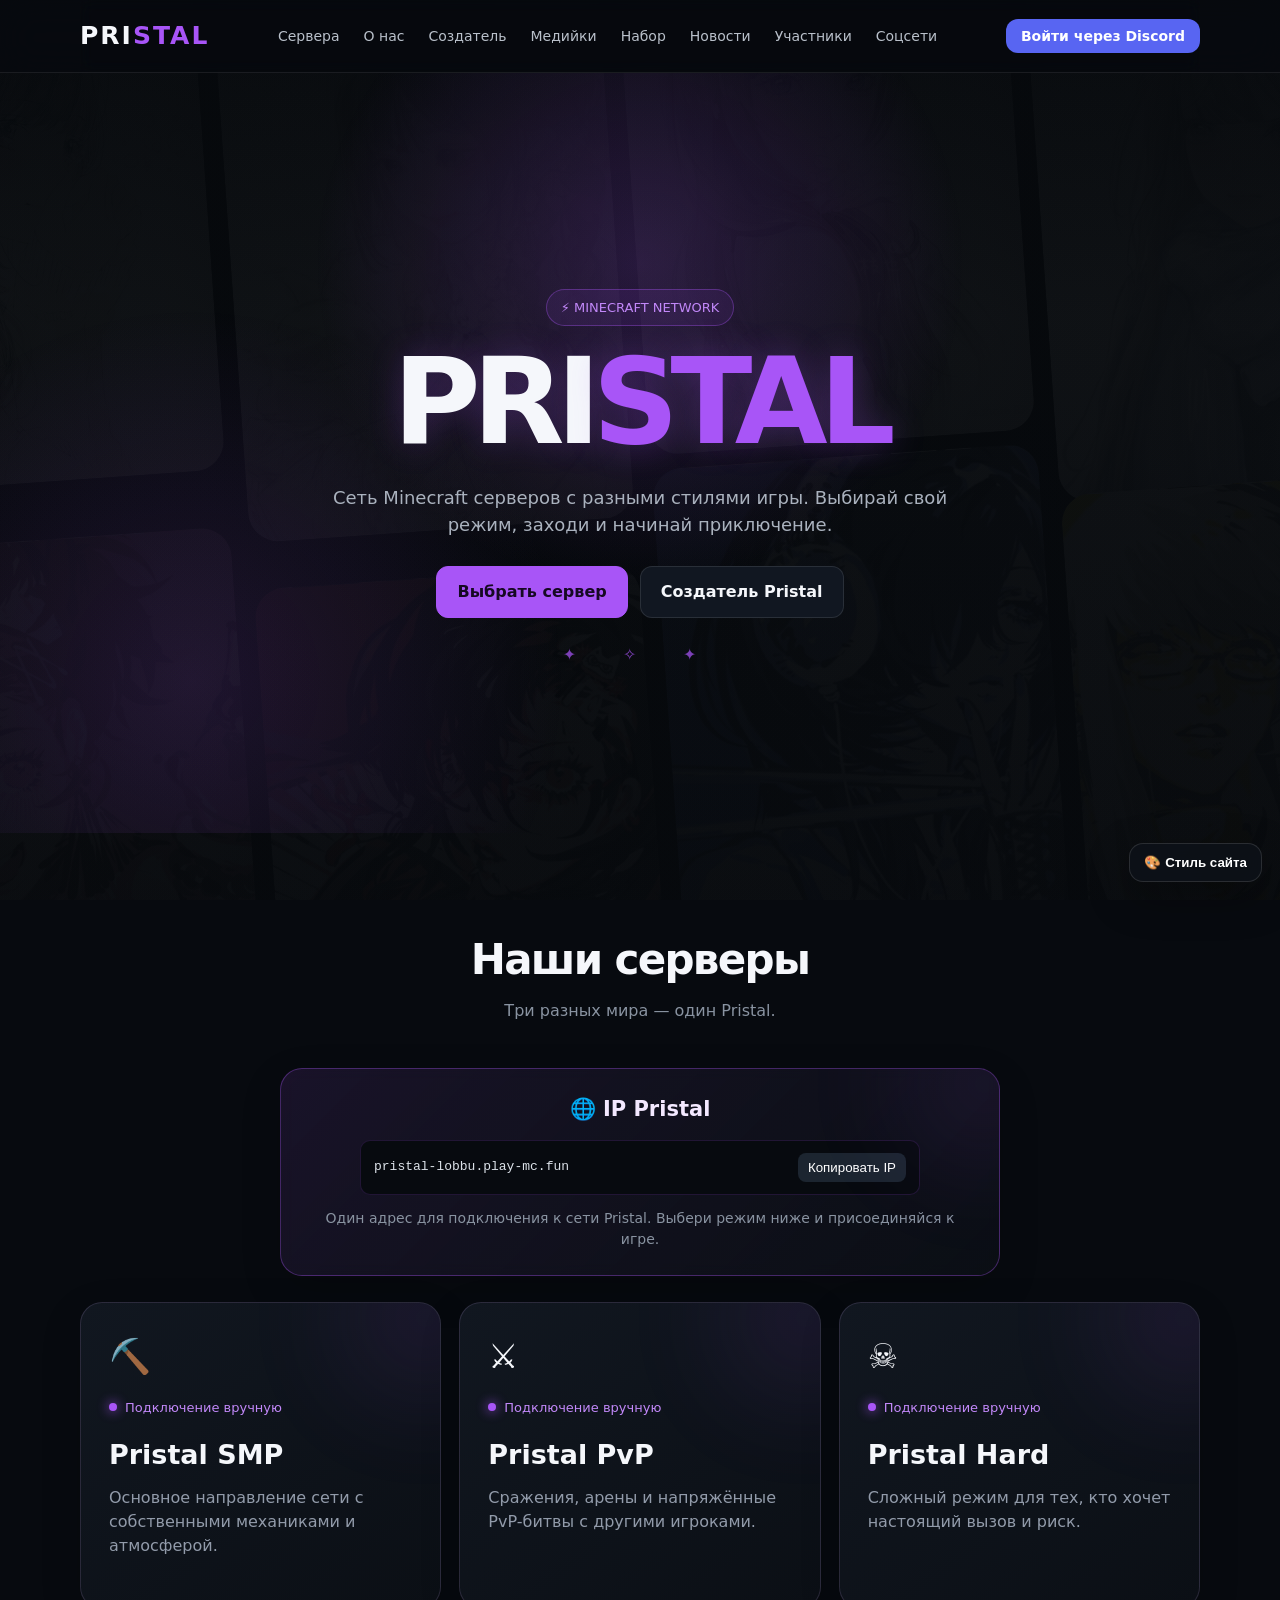
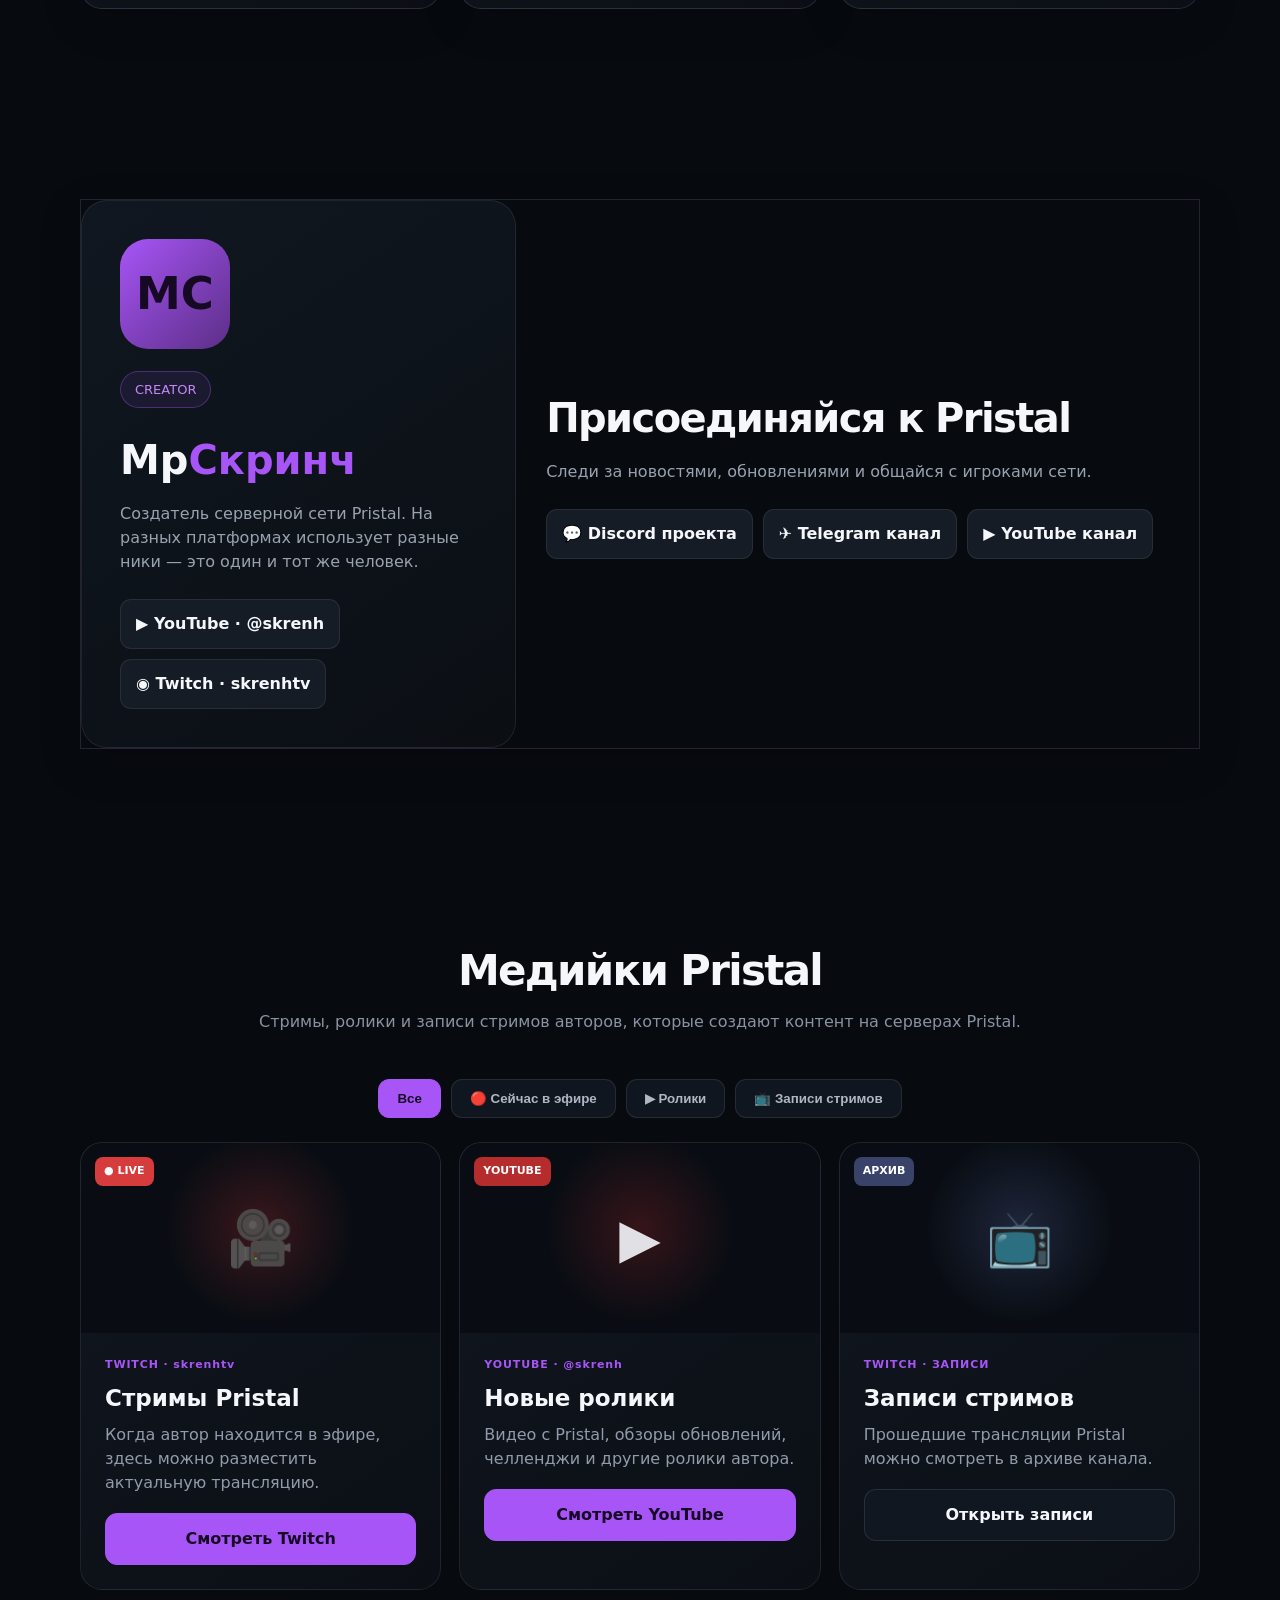
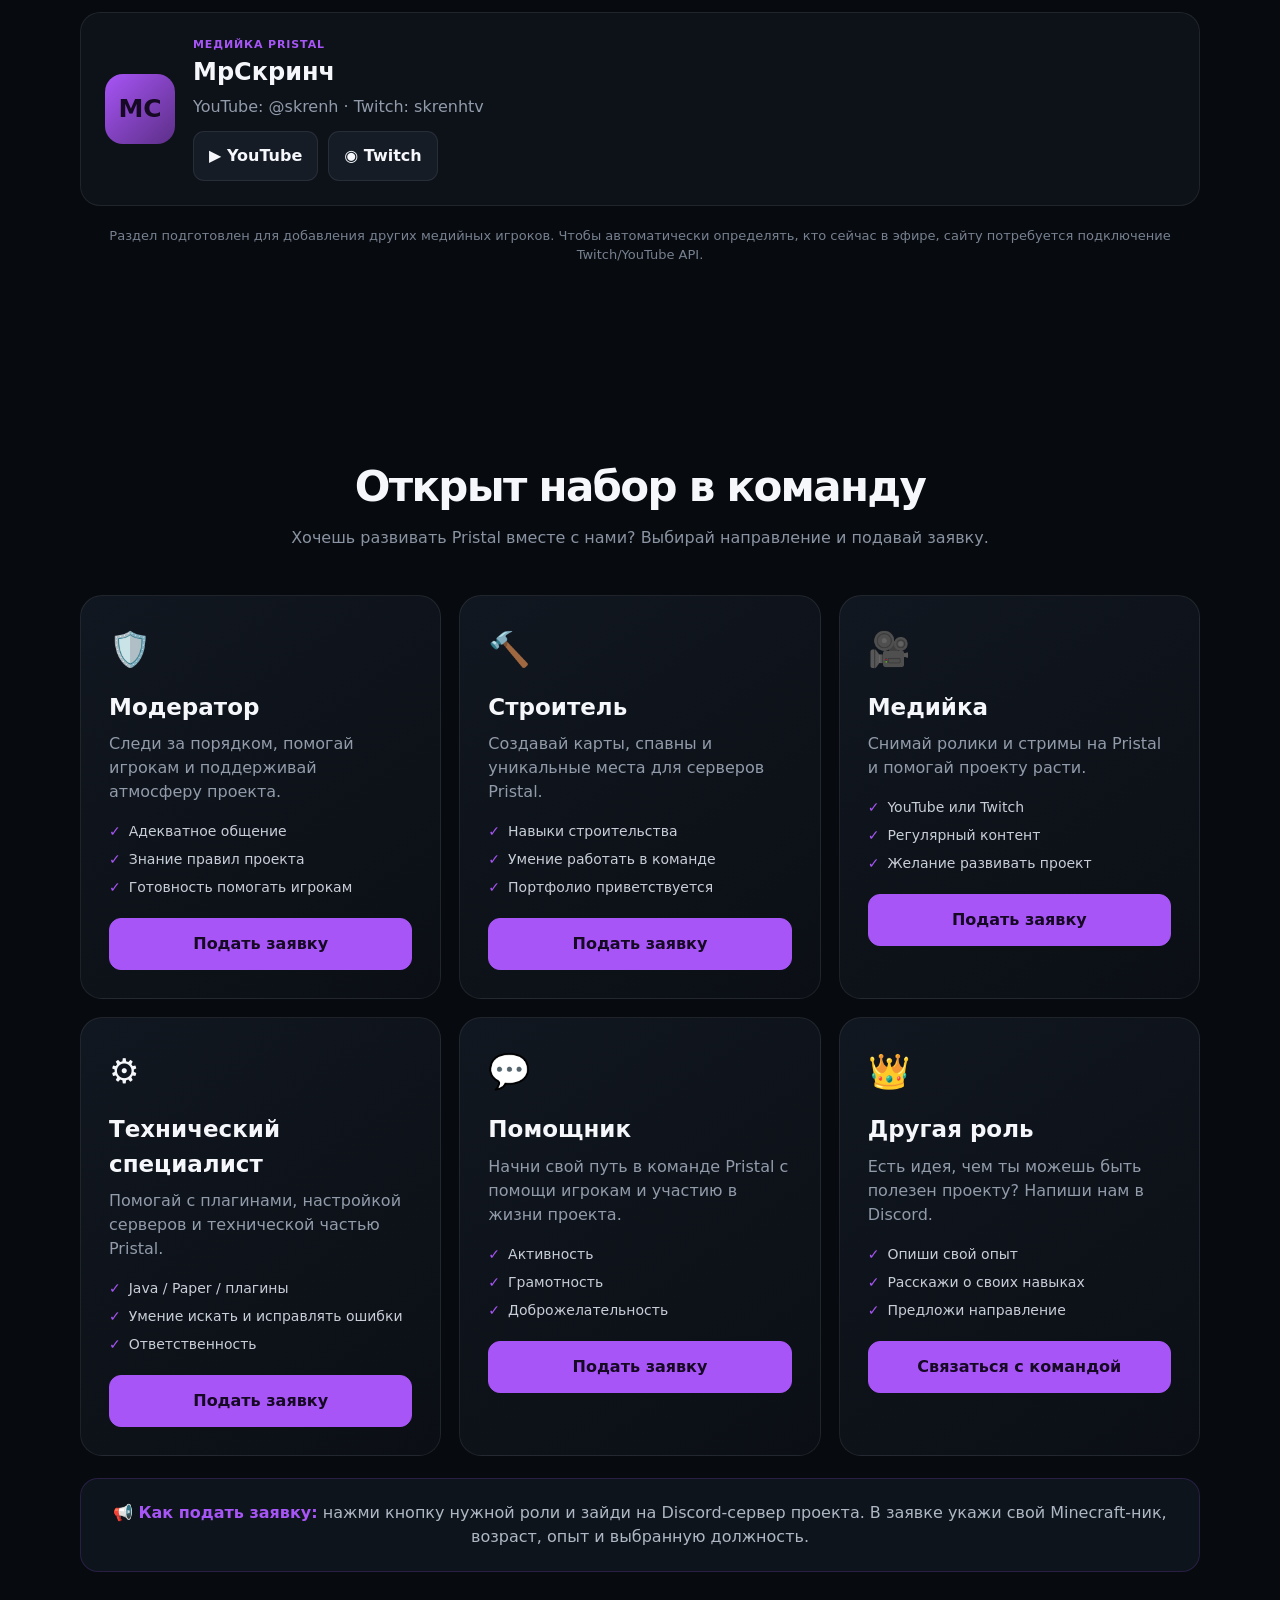
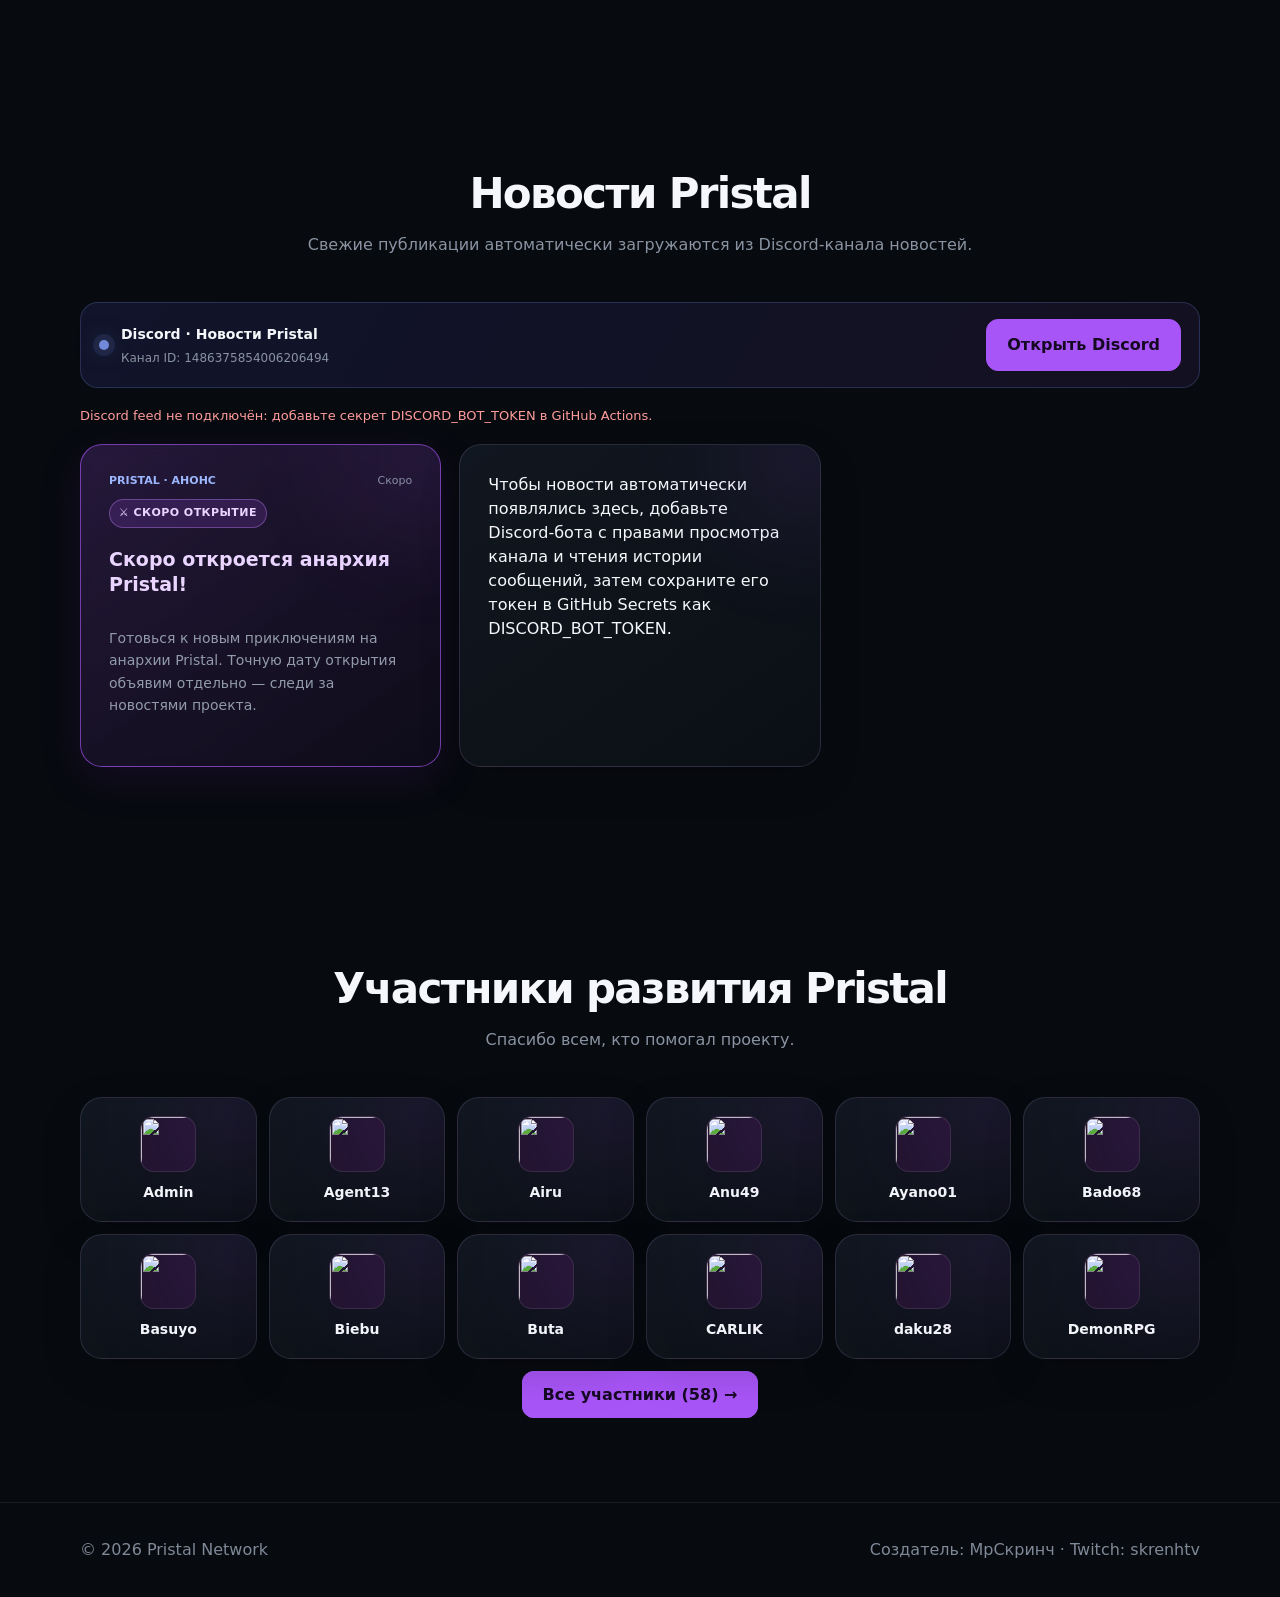
==== index.html @ 23a15589 "Add files via upload" ====
<!DOCTYPE html>
<html lang="ru">
<head>
  <meta charset="UTF-8">
  <meta name="viewport" content="width=device-width, initial-scale=1.0">
  <title>Pristal — Minecraft Network | Играй по-своему</title>
  <meta name="description" content="Pristal — Minecraft-сеть: SMP, PvP и HARD. Выбирай режим, копируй IP и присоединяйся к сообществу.">
  <meta name="theme-color" content="#a855f7">
  <meta name="robots" content="index,follow">
  <link rel="icon" href="data:image/svg+xml,%3Csvg xmlns='http://www.w3.org/2000/svg' viewBox='0 0 64 64'%3E%3Crect width='64' height='64' rx='16' fill='%23160923'/%3E%3Cpath d='M32 10l6 16 16 6-16 6-6 16-6-16-16-6 16-6z' fill='%23a855f7'/%3E%3C/svg%3E">
  <meta property="og:type" content="website">
  <meta property="og:locale" content="ru_RU">
  <meta property="og:title" content="Pristal — Minecraft Network">
  <meta property="og:description" content="Pristal — Minecraft-сеть: SMP, PvP и HARD. Выбирай режим, копируй IP и присоединяйся к сообществу.">
  <style>
    *{box-sizing:border-box;margin:0;padding:0}
    html{scroll-behavior:smooth}
    body{
      font-family:Inter,system-ui,-apple-system,BlinkMacSystemFont,"Segoe UI",sans-serif;
      color:#f5f7fb;background:#070a0f;line-height:1.5;overflow-x:hidden
    }
    body:before{
      content:"";position:fixed;inset:0;pointer-events:none;opacity:.07;
      background-image:linear-gradient(90deg,#fff 1px,transparent 1px),linear-gradient(#fff 1px,transparent 1px);
      background-size:32px 32px
    }
    a{text-decoration:none;color:inherit}
    .container{width:min(1120px,92%);margin:auto}
    header{
      position:fixed;top:0;left:0;right:0;z-index:20;
      background:rgba(7,10,15,.78);backdrop-filter:blur(16px);
      border-bottom:1px solid rgba(255,255,255,.08)
    }
    nav{height:72px;display:flex;align-items:center;justify-content:space-between;gap:24px}
    .logo{font-size:25px;font-weight:900;letter-spacing:.08em}
    .logo span{color:#a855f7}
    .navlinks{display:flex;gap:24px;color:#b9c0ca;font-size:14px}
    .navlinks a:hover{color:#fff}
    .hero{min-height:760px;display:grid;place-items:center;text-align:center;padding:130px 0 80px;
      background:radial-gradient(circle at 50% 25%,rgba(168,85,247,.20),transparent 38%),
                 radial-gradient(circle at 15% 80%,rgba(124,58,237,.16),transparent 30%)}
    .badge{display:inline-flex;padding:8px 14px;border:1px solid rgba(168,85,247,.35);
      background:rgba(168,85,247,.08);border-radius:999px;color:#d8b4fe;font-size:13px;margin-bottom:22px}
    h1{font-size:clamp(58px,11vw,120px);line-height:.9;letter-spacing:-.07em}
    h1 span{color:#a855f7;text-shadow:0 0 35px rgba(168,85,247,.25)}
    .hero p{max-width:650px;margin:28px auto;color:#aab2be;font-size:18px}
    .buttons{display:flex;justify-content:center;flex-wrap:wrap;gap:12px}
    .btn{padding:13px 20px;border-radius:12px;font-weight:800;border:1px solid rgba(255,255,255,.1);
      background:#111721;transition:.2s;cursor:pointer}
    .btn:hover{transform:translateY(-2px);border-color:#a855f7}
    .btn.primary{background:#a855f7;color:#160923;border-color:#a855f7}
    section{padding:95px 0}
    .section-title{text-align:center;margin-bottom:45px}
    .section-title h2{font-size:42px;letter-spacing:-.04em}
    .section-title p{color:#8993a1;margin-top:8px}
    .servers{display:grid;grid-template-columns:repeat(3,1fr);gap:18px}
    .card{
      position:relative;padding:28px;border-radius:22px;overflow:hidden;
      background:linear-gradient(145deg,#111720,#0b0f15);
      border:1px solid rgba(255,255,255,.08)
    }
    .card:after{content:"";position:absolute;width:150px;height:150px;right:-60px;top:-60px;
      background:#a855f7;border-radius:50%;filter:blur(60px);opacity:.12}
    .server-icon{font-size:34px;margin-bottom:16px}
    .card h3{font-size:27px}.card p{color:#929baa;margin:10px 0 22px}
    .status{display:flex;align-items:center;gap:8px;color:#c4b5fd;font-size:13px;margin-bottom:18px}
    .dot{width:8px;height:8px;border-radius:50%;background:#a855f7;box-shadow:0 0 12px #a855f7}
    .ip{display:flex;justify-content:space-between;align-items:center;gap:8px;padding:12px 13px;
      border-radius:10px;background:#070a0f;color:#dce2e9;font-family:monospace;font-size:13px}
    .network-address{max-width:720px;margin:0 auto 26px;padding:25px;text-align:center;border-color:rgba(168,85,247,.35);background:linear-gradient(135deg,rgba(168,85,247,.12),rgba(11,15,21,.96));box-shadow:0 16px 42px rgba(0,0,0,.22)}
    .network-address h3{font-size:21px;margin-bottom:14px;color:#f3e8ff}
    .network-address .ip{max-width:560px;margin:0 auto;border:1px solid rgba(168,85,247,.16)}
    .network-address p{color:#8993a1;margin:13px 0 0;font-size:14px}
    @media(max-width:700px){.network-address{padding:18px}.network-address .ip{justify-content:center}}
    .copy{border:0;background:#1c2530;color:#fff;border-radius:8px;padding:7px 10px;cursor:pointer}
    .creator{display:grid;grid-template-columns:1fr 1.5fr;gap:30px;align-items:center}
    .creator-box{padding:38px;border-radius:26px;background:linear-gradient(145deg,#101720,#0b0f14);
      border:1px solid rgba(255,255,255,.08)}
    .avatar{width:110px;height:110px;border-radius:28px;display:grid;place-items:center;font-size:45px;
      font-weight:900;background:linear-gradient(135deg,#a855f7,#8b5cf6);margin-bottom:22px;color:#160923}
    .creator h2{font-size:40px}.creator h2 span{color:#a855f7}.creator p{color:#99a2af;margin:12px 0 25px}
    .socials{display:flex;flex-wrap:wrap;gap:10px}
    .social{padding:12px 15px;border-radius:11px;background:#151c26;border:1px solid rgba(255,255,255,.08);font-weight:700}
    .social:hover{border-color:#a855f7}
    .social.youtube:hover{border-color:#ff4b4b}.social.twitch:hover{border-color:#a970ff}
    .social.telegram:hover{border-color:#31a8e0}.social.discord:hover{border-color:#7289da}


    .leader-tabs{display:flex;justify-content:center;gap:10px;flex-wrap:wrap;margin-bottom:24px}
    .leader-tab{border:1px solid rgba(255,255,255,.09);background:#10161f;color:#aeb7c3;padding:11px 18px;
      border-radius:11px;cursor:pointer;font-weight:800}
    .leader-tab.active{background:#a855f7;color:#160923;border-color:#a855f7}
    .leader-panel{display:none}.leader-panel.active{display:block}
    .leader-table-wrap{overflow-x:auto;border:1px solid rgba(255,255,255,.08);border-radius:20px;background:#0d1219}
    .leader-table{width:100%;border-collapse:collapse;min-width:600px}
    .leader-table th,.leader-table td{padding:16px 18px;text-align:left;border-bottom:1px solid rgba(255,255,255,.06)}
    .leader-table th{font-size:12px;text-transform:uppercase;letter-spacing:.08em;color:#737d8b}
    .leader-table td{color:#dce2e9}
    .leader-table tr:last-child td{border-bottom:0}
    .place{font-weight:900;width:70px}.gold{color:#ffd65a}.silver{color:#c8d0db}.bronze{color:#d99462}
    .player{font-weight:800}.stat{color:#c4b5fd;font-family:monospace}
    .leader-note{text-align:center;color:#778190;font-size:13px;margin-top:16px}

    .media-grid{display:grid;grid-template-columns:repeat(3,1fr);gap:18px}
    .media-card{overflow:hidden;border-radius:22px;background:linear-gradient(145deg,#111720,#0b0f15);border:1px solid rgba(255,255,255,.08);transition:.2s}
    .media-card:hover{transform:translateY(-3px);border-color:rgba(168,85,247,.35)}
    .media-preview{height:190px;display:grid;place-items:center;position:relative;background:radial-gradient(circle at 50% 45%,rgba(168,85,247,.18),transparent 45%),#090d13}
    .live-preview{background:radial-gradient(circle at 50% 45%,rgba(255,65,65,.2),transparent 45%),#090d13}
    .youtube-preview{background:radial-gradient(circle at 50% 45%,rgba(255,55,55,.18),transparent 45%),#090d13}
    .archive-preview{background:radial-gradient(circle at 50% 45%,rgba(114,137,218,.2),transparent 45%),#090d13}
    .media-icon{font-size:54px;opacity:.9}.live-badge,.video-badge,.archive-badge{position:absolute;top:14px;left:14px;padding:6px 9px;border-radius:8px;font-size:11px;font-weight:900;background:#191f28;color:#fff}.live-badge{background:#d63c3c}.video-badge{background:#b52c2c}.archive-badge{background:#39436a}
    .media-body{padding:24px}.media-meta{font-size:11px;letter-spacing:.08em;color:#a855f7;font-weight:900}.media-body h3{font-size:23px;margin:7px 0}.media-body p{color:#929baa;margin:8px 0 18px}.media-btn{width:100%;text-align:center;display:block}
    .media-tab{border:1px solid rgba(255,255,255,.09);background:#10161f;color:#aeb7c3;padding:11px 18px;border-radius:11px;cursor:pointer;font-weight:800}.media-tab.active{background:#a855f7;color:#160923;border-color:#a855f7}
    .media-card.hidden{display:none}.media-creators{margin-top:22px}.media-creator-card{display:flex;align-items:center;gap:18px;padding:24px;border-radius:20px;background:#0d1219;border:1px solid rgba(255,255,255,.08)}.creator-mini-avatar{width:70px;height:70px;flex:0 0 70px;border-radius:18px;display:grid;place-items:center;font-weight:900;font-size:25px;background:linear-gradient(135deg,#a855f7,#8b5cf6);color:#160923}.media-creator-card h3{font-size:24px}.media-creator-card p{color:#929baa;margin:5px 0 12px}.media-note{text-align:center;color:#778190;font-size:13px;margin-top:20px}
    @media(max-width:800px){.media-grid{grid-template-columns:1fr}.media-creator-card{align-items:flex-start}}
    .recruit-grid{display:grid;grid-template-columns:repeat(3,1fr);gap:18px}
    .recruit-card{position:relative;padding:28px;border-radius:22px;background:linear-gradient(145deg,#111720,#0b0f15);border:1px solid rgba(255,255,255,.08);overflow:hidden}
    .recruit-card:hover{border-color:rgba(168,85,247,.4);transform:translateY(-2px)}
    .recruit-icon{font-size:34px;margin-bottom:15px}
    .recruit-card h3{font-size:23px}.recruit-card p{color:#929baa;margin:8px 0 17px}
    .recruit-list{list-style:none;display:grid;gap:7px;color:#c8ced7;font-size:14px;margin-bottom:20px}
    .recruit-list li:before{content:"✓";color:#a855f7;font-weight:900;margin-right:8px}
    .recruit-apply{width:100%;text-align:center;display:block}
    .recruit-info{margin-top:22px;padding:22px;border-radius:18px;background:#0d141c;border:1px solid rgba(168,85,247,.18);text-align:center;color:#aeb7c3}
    .recruit-info strong{color:#d8b4fe}
    @media(max-width:800px){.recruit-grid{grid-template-columns:1fr}}
    .news{display:grid;grid-template-columns:repeat(3,1fr);gap:18px}
    .news .card small{color:#a855f7}.news .card h3{margin:9px 0}
    footer{border-top:1px solid rgba(255,255,255,.08);padding:35px 0;color:#7f8997}
    footer .container{display:flex;justify-content:space-between;gap:20px;flex-wrap:wrap}
    @media(max-width:800px){
      .navlinks{display:none}.servers,.news,.creator{grid-template-columns:1fr}
      .hero{min-height:680px}.creator h2{font-size:32px}
    }
.auth-message{min-height:20px;font-size:13px;color:var(--muted)}
.auth-message.ok{color:var(--green)}.auth-message.err{color:var(--red)}
@media(max-width:900px){
}

.bg-art{
  position:fixed;
  inset:0;
  z-index:-3;
  overflow:hidden;
  pointer-events:none;
  background:#070a0d;
}
.bg-art:after{
  content:"";
  position:absolute;
  inset:0;
  background:
    linear-gradient(180deg,rgba(7,10,13,.96) 0%,rgba(7,10,13,.84) 35%,rgba(7,10,13,.91) 100%),
    radial-gradient(circle at 50% 20%,rgba(168,85,247,.08),transparent 42%);
}
.bg-art-grid{
  position:absolute;
  inset:-8%;
  display:grid;
  grid-template-columns:repeat(4,1fr);
  gap:18px;
  transform:rotate(-4deg) scale(1.08);
  filter:saturate(.78) contrast(.95);
  opacity:.22;
}
.bg-art-card{
  min-height:420px;
  border-radius:28px;
  overflow:hidden;
  border:1px solid rgba(255,255,255,.05);
  box-shadow:0 25px 70px rgba(0,0,0,.35);
  background-size:cover;
  background-position:center;
}
.bg-art-card:nth-child(1){transform:translateY(0)}
.bg-art-card:nth-child(2){transform:translateY(70px)}
.bg-art-card:nth-child(3){transform:translateY(15px)}
.bg-art-card:nth-child(4){transform:translateY(85px)}
.bg-art-card:nth-child(5){transform:translateY(35px)}
.bg-art-card:nth-child(6){transform:translateY(95px)}
.bg-art-card:nth-child(7){transform:translateY(10px)}
.bg-art-card:nth-child(8){transform:translateY(60px)}
@media(max-width:900px){
  .bg-art-grid{grid-template-columns:repeat(2,1fr);gap:12px;opacity:.18}
  .bg-art-card{min-height:300px}
}
@media(max-width:620px){
  .bg-art-grid{grid-template-columns:repeat(2,1fr);transform:rotate(-3deg) scale(1.18);opacity:.12}
  .bg-art-card{min-height:250px}
}

body:before{
  content:"";
  position:fixed;
  inset:0;
  z-index:-2;
  pointer-events:none;
  background:radial-gradient(circle at 50% 0,rgba(20,8,34,.06),rgba(20,8,34,.28) 70%);
}
nav,.card,.server,.founder,.big,.ad,.table,.auth-card,.promo-card{
  backdrop-filter:blur(7px);
}

.theme-toggle{position:fixed;right:18px;bottom:18px;z-index:30}
.theme-open{border:1px solid rgba(255,255,255,.12);background:rgba(13,18,25,.88);backdrop-filter:blur(14px);color:#fff;border-radius:14px;padding:11px 14px;font-weight:900;cursor:pointer;box-shadow:0 14px 40px rgba(0,0,0,.35)}
.theme-panel{position:absolute;right:0;bottom:54px;width:min(340px,calc(100vw - 36px));padding:15px;border:1px solid rgba(255,255,255,.1);background:rgba(10,14,19,.96);backdrop-filter:blur(18px);border-radius:18px;display:none;box-shadow:0 24px 70px rgba(0,0,0,.5)}
.theme-panel.open{display:block}
.theme-title{font-size:11px;letter-spacing:.14em;text-transform:uppercase;color:#8f9cab;font-weight:1000;margin-bottom:10px}
.theme-grid{display:grid;grid-template-columns:repeat(2,1fr);gap:9px}
.theme-item{display:grid;grid-template-columns:42px 1fr;gap:10px;align-items:center;padding:9px;border-radius:12px;border:1px solid rgba(255,255,255,.07);background:#0f151b;cursor:pointer;color:#fff}
.theme-item:hover{border-color:rgba(255,255,255,.18)}
.theme-swatch{width:42px;height:42px;border-radius:10px;border:1px solid rgba(255,255,255,.12);background-size:cover;background-position:center}
.theme-item b{font-size:12px}.theme-item small{display:block;color:#758190;font-size:10px;margin-top:2px}
body[data-theme="mint"]{--green:#72f27d;--cyan:#62e6f0;--red:#ff6570;--gold:#ffd166}
body[data-theme="violet"]{--green:#b98cff;--cyan:#7bd7ff;--red:#ff75c3;--gold:#f4d35e}
body[data-theme="rose"]{--green:#ff8fb1;--cyan:#ffb4d6;--red:#ff6b7a;--gold:#ffd1dc}
body[data-theme="blue"]{--green:#78a9ff;--cyan:#6fe4ff;--red:#ff6d8e;--gold:#a9c7ff}
body[data-theme="sunset"]{--green:#ffb86b;--cyan:#ff8f70;--red:#ff5d67;--gold:#ffe08a}
body[data-theme="mono"]{--green:#e8edf2;--cyan:#b5c0cc;--red:#d4dbe2;--gold:#f4f7fa}
body[data-theme="darkpink"]{--green:#ff6ccf;--cyan:#a87cff;--red:#ff617d;--gold:#ffd2f1}
body[data-theme="ice"]{--green:#7fffd4;--cyan:#8dd9ff;--red:#8ab8ff;--gold:#ccfff2}
body[data-theme="forest"]{--green:#76d66f;--cyan:#8acb8a;--red:#e97c76;--gold:#c6de8a}

    .news-toolbar{display:flex;align-items:center;justify-content:space-between;gap:18px;flex-wrap:wrap;margin:0 0 18px;padding:16px 18px;border:1px solid rgba(114,137,218,.25);border-radius:18px;background:linear-gradient(120deg,rgba(88,101,242,.12),rgba(168,85,247,.08))}
    .news-channel-info{display:flex;align-items:center;gap:12px}.news-channel-info strong,.news-channel-info small{display:block}.news-channel-info strong{font-size:14px}.news-channel-info small{margin-top:4px;color:var(--muted);font-size:12px}
    .discord-news-pulse{width:10px;height:10px;border-radius:50%;background:#7289da;box-shadow:0 0 0 6px rgba(114,137,218,.12),0 0 22px rgba(114,137,218,.55)}
    .discord-news-status{margin:8px 0 18px;color:var(--muted);font-size:13px;min-height:18px}
    .discord-news-status.error{color:#ff9c9c}.discord-news-status.success{color:#d8b4fe}
    .news .discord-news-card{display:flex;flex-direction:column;gap:10px;min-height:205px;overflow:hidden;overflow-wrap:anywhere}
     .news .anarchy-announcement{border-color:rgba(168,85,247,.65);background:linear-gradient(145deg,rgba(124,58,237,.22),rgba(15,12,26,.95));box-shadow:0 12px 40px rgba(88,28,135,.18)} .anarchy-announcement h3{font-size:19px;color:#e9d5ff;line-height:1.35;margin:2px 0}.anarchy-announcement .anarchy-badge{display:inline-flex;align-self:flex-start;border:1px solid rgba(192,132,252,.38);background:rgba(168,85,247,.16);color:#e9d5ff;border-radius:999px;padding:5px 9px;font-size:11px;font-weight:800;letter-spacing:.04em}
    .discord-news-meta{display:flex;align-items:center;justify-content:space-between;gap:10px;color:var(--muted);font-size:11px}
    .discord-news-author{color:#9cb7ff;font-weight:800}.discord-news-content{white-space:pre-wrap;overflow-wrap:anywhere;line-height:1.6;color:#e2e8f0;font-size:14px}
    .discord-news-attachments{display:flex;flex-wrap:wrap;gap:8px;margin-top:auto}.discord-news-attachments a{font-size:12px;color:#aebeff;text-decoration:none;padding:7px 10px;border-radius:9px;background:rgba(114,137,218,.12);border:1px solid rgba(114,137,218,.2)}
    .discord-news-open{align-self:flex-start;font-size:12px;color:#d8b4fe;text-decoration:none;font-weight:800;margin-top:auto}.discord-news-open:hover{text-decoration:underline}
    .news-loading{min-height:150px}.news-skeleton{height:12px;border-radius:8px;background:linear-gradient(90deg,rgba(255,255,255,.04),rgba(255,255,255,.12),rgba(255,255,255,.04));background-size:200% 100%;animation:newsShimmer 1.5s linear infinite;margin:10px 0}.news-skeleton.short{width:58%}@keyframes newsShimmer{to{background-position:-200% 0}}
    @media(max-width:800px){.news-toolbar{align-items:flex-start}.news-toolbar .btn{width:100%;text-align:center;justify-content:center}}

</style>

<style id="pristal-polish">
:root{scroll-padding-top:90px} body{overflow-x:hidden} ::selection{background:#e9d5ff;color:#101511}
header{position:sticky;top:0;z-index:100;backdrop-filter:blur(18px);-webkit-backdrop-filter:blur(18px)}
nav a,.btn,.copy,.leader-tab,.media-tab,.theme-open,.theme-item{transition:transform .22s ease,box-shadow .22s ease,background .22s ease,border-color .22s ease}
nav a:hover,.btn:hover,.copy:hover,.theme-open:hover,.theme-item:hover{transform:translateY(-2px)}
.card,.creator,.shop-banner,.promo-card,.auth-card,.leader-panel{border:1px solid rgba(216,180,254,.15);box-shadow:0 14px 40px rgba(0,0,0,.16);transition:transform .25s ease,border-color .25s ease,box-shadow .25s ease}
.card:hover,.promo-card:hover{transform:translateY(-5px);border-color:rgba(156,255,181,.45);box-shadow:0 20px 48px rgba(0,0,0,.26)}
.hero h1{text-shadow:0 0 34px rgba(168,85,247,.24)}
.hero .container{position:relative}.hero .container:after{content:"✦  ✧  ✦";display:block;margin:25px auto 0;letter-spacing:1.3rem;color:var(--accent,#a855f7);opacity:.72;animation:floatGlow 3s ease-in-out infinite}
@keyframes floatGlow{0%,100%{transform:translateY(0);opacity:.5}50%{transform:translateY(-5px);opacity:1}}
.reveal{opacity:0;transform:translateY(18px);transition:opacity .65s ease,transform .65s ease}.reveal.visible{opacity:1;transform:none}
#pristalToast{position:fixed;left:50%;bottom:24px;transform:translate(-50%,18px);z-index:9999;padding:12px 18px;border:1px solid rgba(156,255,181,.35);border-radius:999px;background:rgba(15,24,19,.94);color:#d9ffe2;box-shadow:0 10px 36px #0006;opacity:0;pointer-events:none;transition:.25s;font-weight:700;max-width:calc(100vw - 28px);text-align:center}
#pristalToast.show{opacity:1;transform:translate(-50%,0)}
#pristalTop{position:fixed;right:20px;bottom:22px;z-index:90;width:46px;height:46px;border:1px solid rgba(156,255,181,.35);border-radius:15px;background:rgba(18,28,22,.9);color:#c9ffd5;font-size:20px;cursor:pointer;opacity:0;pointer-events:none;transform:translateY(8px);transition:.25s;backdrop-filter:blur(12px)}
#pristalTop.visible{opacity:1;pointer-events:auto;transform:none} .ip{gap:8px;flex-wrap:wrap}.ip span{overflow-wrap:anywhere}
@media(prefers-reduced-motion:reduce){*,*:before,*:after{animation:none!important;transition:none!important;scroll-behavior:auto!important}.reveal{opacity:1;transform:none}}
@media(max-width:700px){header{position:relative}.hero{padding-top:58px}.hero .container:after{letter-spacing:.7rem}#pristalTop{right:12px;bottom:12px}}
</style>


<style id="pristal-finish-css">
:root{--accent:#a855f7;--muted:#8993a1}
body[data-theme="mint"]{--accent:#72f27d}body[data-theme="violet"]{--accent:#a855f7}
body[data-theme="rose"]{--accent:#ff8fb1}body[data-theme="blue"]{--accent:#78a9ff}
body[data-theme="sunset"]{--accent:#ffb86b}body[data-theme="mono"]{--accent:#e8edf2}
body[data-theme="darkpink"]{--accent:#ff6ccf}body[data-theme="ice"]{--accent:#7fffd4}
body[data-theme="forest"]{--accent:#76d66f}
.logo span,h1 span,.creator h2 span,.media-meta,.news .card small,.recruit-info strong,.recruit-list li:before,.discord-news-open,.discord-news-content a{color:var(--accent)}
h1 span{text-shadow:0 0 35px color-mix(in srgb,var(--accent) 30%,transparent)}
.btn.primary,.media-tab.active,.leader-tab.active{background:var(--accent);border-color:var(--accent);color:#160923}
.avatar,.creator-mini-avatar{background:linear-gradient(135deg,var(--accent),color-mix(in srgb,var(--accent) 55%,#000))}
.dot{background:var(--accent);box-shadow:0 0 12px var(--accent)}
.status,.badge{color:color-mix(in srgb,var(--accent) 70%,#fff)}
.badge{border-color:color-mix(in srgb,var(--accent) 35%,transparent);background:color-mix(in srgb,var(--accent) 9%,transparent)}
.card:after{background:var(--accent)}
.btn:hover,.social:hover,.card:hover,.recruit-card:hover,.media-card:hover,.theme-item.active{border-color:var(--accent)}
.network-address{border-color:color-mix(in srgb,var(--accent) 35%,transparent);background:linear-gradient(135deg,color-mix(in srgb,var(--accent) 12%,transparent),rgba(11,15,21,.96))}
.hero{background:radial-gradient(circle at 50% 25%,color-mix(in srgb,var(--accent) 20%,transparent),transparent 38%),radial-gradient(circle at 15% 80%,color-mix(in srgb,var(--accent) 14%,transparent),transparent 30%)}
.news .anarchy-announcement{border-color:color-mix(in srgb,var(--accent) 65%,transparent);background:linear-gradient(145deg,color-mix(in srgb,var(--accent) 20%,transparent),rgba(15,12,26,.95))}
#pristalToast,body #pristalTop{border-color:color-mix(in srgb,var(--accent) 45%,transparent);color:#fff}
body #pristalTop{right:18px;bottom:76px}
.discord-news-content a{text-decoration:underline;overflow-wrap:anywhere}
.bg-art-grid.single{display:block;inset:0;transform:none;opacity:.34;filter:none}
.bg-art-grid.single .bg-art-card{width:100%;height:100%;min-height:100vh;border:0;border-radius:0;box-shadow:none;transform:none}
.people{display:grid;grid-template-columns:repeat(auto-fill,minmax(150px,1fr));gap:12px}
.person{display:flex;flex-direction:column;align-items:center;gap:10px;padding:18px 12px;text-align:center}
.person img{width:56px;height:56px;border-radius:14px;image-rendering:pixelated;background:#21132e;border:1px solid rgba(255,255,255,.1)}
.person b{font-size:14px;overflow-wrap:anywhere}
.people-empty{grid-column:1/-1;text-align:center;color:var(--muted)}
.nav-toggle{display:none;width:44px;height:44px;border:1px solid rgba(255,255,255,.12);border-radius:12px;background:rgba(13,18,25,.88);color:#fff;font-size:20px;cursor:pointer}
@media(max-width:800px){
  header{position:sticky;top:0}
  .nav-toggle{display:block}
  .navlinks{display:none;position:absolute;top:72px;left:0;right:0;flex-direction:column;gap:0;padding:6px 4% 12px;background:rgba(7,10,15,.97);border-bottom:1px solid rgba(255,255,255,.08)}
  .navlinks.open{display:flex}
  .navlinks a{padding:13px 4px;font-size:16px;border-bottom:1px solid rgba(255,255,255,.06)}
}
</style>

<style id="pristal-discord-css">
.auth{display:flex;align-items:center}
.discord-login{border:0;border-radius:12px;padding:10px 15px;background:#5865f2;color:#fff;font-family:inherit;font-size:14px;font-weight:800;line-height:1;white-space:nowrap;cursor:pointer;transition:transform .22s,background .22s}
.discord-login:hover{background:#4752c4;transform:translateY(-2px)}
.auth-chip{display:flex;align-items:center;gap:9px;padding:5px;border:1px solid rgba(255,255,255,.12);border-radius:14px;background:rgba(13,18,25,.88);font-size:14px;font-weight:800}
.auth-chip img{width:30px;height:30px;border-radius:9px;background:#21132e}
.auth-chip span{max-width:130px;overflow:hidden;text-overflow:ellipsis;white-space:nowrap}
.auth-out{border:0;border-radius:9px;padding:7px 10px;background:#1c2530;color:#c8ced7;font-family:inherit;font-size:12px;cursor:pointer}
.auth-out:hover{background:#2a3544;color:#fff}
@media(max-width:800px){.auth{margin-left:auto;margin-right:10px}.auth-chip span{display:none}.discord-login{padding:10px 12px;font-size:13px}}
</style>
</head>
<body>
<div class="bg-art" aria-hidden="true"><div class="bg-art-grid"><div class="bg-art-card" style="background-image:url('assets/backgrounds/bg1.jpg')"></div>
<div class="bg-art-card" style="background-image:url('assets/backgrounds/bg2.jpg')"></div>
<div class="bg-art-card" style="background-image:url('assets/backgrounds/bg3.jpg')"></div>
<div class="bg-art-card" style="background-image:url('assets/backgrounds/bg4.jpg')"></div>
<div class="bg-art-card" style="background-image:url('assets/backgrounds/bg5.jpg')"></div>
<div class="bg-art-card" style="background-image:url('assets/backgrounds/bg6.jpg')"></div>
<div class="bg-art-card" style="background-image:url('assets/backgrounds/bg7.jpg')"></div>
<div class="bg-art-card" style="background-image:url('assets/backgrounds/bg8.jpg')"></div></div></div>

<header>
  <div class="container">
    <nav>
      <a class="logo" href="#">PRI<span>STAL</span></a>
      <div class="navlinks">
        <a href="#servers">Сервера</a>
        <a href="about.html">О нас</a>
        <a href="#creator">Создатель</a>
        <a href="#media">Медийки</a>
        <a href="#recruitment">Набор</a>
        <a href="#news">Новости</a>
        <a href="#participants">Участники</a>
        <a href="#contacts">Соцсети</a>
      </div>
      <div class="auth" id="authBox"></div>
      <button class="nav-toggle" id="navToggle" type="button" aria-label="Меню" aria-expanded="false">☰</button></nav>
  </div>
</header>

<main>
  <section class="hero">
    <div class="container">
      <div class="badge">⚡ MINECRAFT NETWORK</div>
      <h1>PRI<span>STAL</span></h1>
      <p>Сеть Minecraft серверов с разными стилями игры. Выбирай свой режим, заходи и начинай приключение.</p>
      <div class="buttons">
        <a class="btn primary" href="#servers">Выбрать сервер</a>
        <a class="btn" href="#creator">Создатель Pristal</a>
      </div>
    </div>
  </section>

  <section id="servers">
    <div class="container">
      <div class="section-title">
        <h2>Наши серверы</h2>
        <p>Три разных мира — один Pristal.</p>
      </div>
      <div class="network-address card">
        <h3>🌐 IP Pristal</h3>
        <div class="ip"><span>pristal-lobbu.play-mc.fun</span><button class="copy" data-ip="pristal-lobbu.play-mc.fun" type="button">Копировать IP</button></div>
        <p>Один адрес для подключения к сети Pristal. Выбери режим ниже и присоединяйся к игре.</p>
      </div>
      <div class="servers">
        <article class="card">
          <div class="server-icon">⛏️</div>
          <div class="status"><span class="dot"></span> Подключение вручную</div>
          <h3>Pristal SMP</h3>
          <p>Основное направление сети с собственными механиками и атмосферой.</p>
        </article>
        <article class="card">
          <div class="server-icon">⚔️</div>
          <div class="status"><span class="dot"></span> Подключение вручную</div>
          <h3>Pristal PvP</h3>
          <p>Сражения, арены и напряжённые PvP-битвы с другими игроками.</p>
        </article>
        <article class="card">
          <div class="server-icon">☠️</div>
          <div class="status"><span class="dot"></span> Подключение вручную</div>
          <h3>Pristal Hard</h3>
          <p>Сложный режим для тех, кто хочет настоящий вызов и риск.</p>
        </article>
      </div>
    </div>
  </section>

  <section id="creator">
    <div class="container">
      <div class="creator">
        <div class="creator-box">
          <div class="avatar">МС</div>
          <div class="badge">CREATOR</div>
          <h2>Мр<span>Скринч</span></h2>
          <p>Создатель серверной сети Pristal. На разных платформах использует разные ники — это один и тот же человек.</p>
          <div class="socials">
            <a class="social youtube" href="https://youtube.com/@skrenh" target="_blank" rel="noopener">▶ YouTube · @skrenh</a>
            <a class="social twitch" href="https://www.twitch.tv/skrenhtv" target="_blank" rel="noopener">◉ Twitch · skrenhtv</a>
          </div>
        </div>
        <div>
          <div class="section-title" style="text-align:left;margin-bottom:18px">
            <h2>Присоединяйся к Pristal</h2>
            <p>Следи за новостями, обновлениями и общайся с игроками сети.</p>
          </div>
          <div class="socials" id="contacts">
            <a class="social discord" href="https://discord.gg/AFW8sKsUG" target="_blank" rel="noopener">💬 Discord проекта</a>
            <a class="social telegram" href="https://t.me/pristalservers" target="_blank" rel="noopener">✈ Telegram канал</a>
            <a class="social youtube" href="https://youtube.com/@pristalyt" target="_blank" rel="noopener">▶ YouTube канал</a>
          </div>
        </div>
      </div>
    </div>
  </section>

<section id="media">
    <div class="container">
      <div class="section-title">
        <h2>Медийки Pristal</h2>
        <p>Стримы, ролики и записи стримов авторов, которые создают контент на серверах Pristal.</p>
      </div>

      <div class="media-tabs" style="display:flex;justify-content:center;gap:10px;flex-wrap:wrap;margin-bottom:24px">
        <button class="media-tab active" data-media="all">Все</button>
        <button class="media-tab" data-media="live">🔴 Сейчас в эфире</button>
        <button class="media-tab" data-media="videos">▶ Ролики</button>
        <button class="media-tab" data-media="streams">📺 Записи стримов</button>
      </div>

      <div class="media-grid">
        <article class="media-card" data-type="live">
          <div class="media-preview live-preview">
            <span class="live-badge">● LIVE</span>
            <div class="media-icon">🎥</div>
          </div>
          <div class="media-body">
            <div class="media-meta">TWITCH · skrenhtv</div>
            <h3>Стримы Pristal</h3>
            <p>Когда автор находится в эфире, здесь можно разместить актуальную трансляцию.</p>
            <a class="btn primary media-btn" href="https://www.twitch.tv/skrenhtv" target="_blank" rel="noopener">Смотреть Twitch</a>
          </div>
        </article>

        <article class="media-card" data-type="videos">
          <div class="media-preview youtube-preview">
            <span class="video-badge">YOUTUBE</span>
            <div class="media-icon">▶</div>
          </div>
          <div class="media-body">
            <div class="media-meta">YOUTUBE · @skrenh</div>
            <h3>Новые ролики</h3>
            <p>Видео с Pristal, обзоры обновлений, челленджи и другие ролики автора.</p>
            <a class="btn primary media-btn" href="https://youtube.com/@skrenh" target="_blank" rel="noopener">Смотреть YouTube</a>
          </div>
        </article>

        <article class="media-card" data-type="streams">
          <div class="media-preview archive-preview">
            <span class="archive-badge">АРХИВ</span>
            <div class="media-icon">📺</div>
          </div>
          <div class="media-body">
            <div class="media-meta">TWITCH · ЗАПИСИ</div>
            <h3>Записи стримов</h3>
            <p>Прошедшие трансляции Pristal можно смотреть в архиве канала.</p>
            <a class="btn media-btn" href="https://www.twitch.tv/skrenhtv/videos" target="_blank" rel="noopener">Открыть записи</a>
          </div>
        </article>
      </div>

      <div class="media-creators">
        <div class="media-creator-card">
          <div class="creator-mini-avatar">МС</div>
          <div>
            <div class="media-meta">МЕДИЙКА PRISTAL</div>
            <h3>МрСкринч</h3>
            <p>YouTube: @skrenh · Twitch: skrenhtv</p>
            <div class="socials">
              <a class="social youtube" href="https://youtube.com/@skrenh" target="_blank" rel="noopener">▶ YouTube</a>
              <a class="social twitch" href="https://www.twitch.tv/skrenhtv" target="_blank" rel="noopener">◉ Twitch</a>
            </div>
          </div>
        </div>
      </div>

      <p class="media-note">Раздел подготовлен для добавления других медийных игроков. Чтобы автоматически определять, кто сейчас в эфире, сайту потребуется подключение Twitch/YouTube API.</p>
    </div>
  </section>

  <section id="recruitment">
    <div class="container">
      <div class="section-title">
        <h2>Открыт набор в команду</h2>
        <p>Хочешь развивать Pristal вместе с нами? Выбирай направление и подавай заявку.</p>
      </div>

      <div class="recruit-grid">
        <article class="recruit-card">
          <div class="recruit-icon">🛡️</div>
          <h3>Модератор</h3>
          <p>Следи за порядком, помогай игрокам и поддерживай атмосферу проекта.</p>
          <ul class="recruit-list">
            <li>Адекватное общение</li>
            <li>Знание правил проекта</li>
            <li>Готовность помогать игрокам</li>
          </ul>
          <a class="btn primary recruit-apply" href="https://discord.gg/AFW8sKsUG" target="_blank" rel="noopener">Подать заявку</a>
        </article>

        <article class="recruit-card">
          <div class="recruit-icon">🔨</div>
          <h3>Строитель</h3>
          <p>Создавай карты, спавны и уникальные места для серверов Pristal.</p>
          <ul class="recruit-list">
            <li>Навыки строительства</li>
            <li>Умение работать в команде</li>
            <li>Портфолио приветствуется</li>
          </ul>
          <a class="btn primary recruit-apply" href="https://discord.gg/AFW8sKsUG" target="_blank" rel="noopener">Подать заявку</a>
        </article>

        <article class="recruit-card">
          <div class="recruit-icon">🎥</div>
          <h3>Медийка</h3>
          <p>Снимай ролики и стримы на Pristal и помогай проекту расти.</p>
          <ul class="recruit-list">
            <li>YouTube или Twitch</li>
            <li>Регулярный контент</li>
            <li>Желание развивать проект</li>
          </ul>
          <a class="btn primary recruit-apply" href="https://discord.gg/AFW8sKsUG" target="_blank" rel="noopener">Подать заявку</a>
        </article>

        <article class="recruit-card">
          <div class="recruit-icon">⚙️</div>
          <h3>Технический специалист</h3>
          <p>Помогай с плагинами, настройкой серверов и технической частью Pristal.</p>
          <ul class="recruit-list">
            <li>Java / Paper / плагины</li>
            <li>Умение искать и исправлять ошибки</li>
            <li>Ответственность</li>
          </ul>
          <a class="btn primary recruit-apply" href="https://discord.gg/AFW8sKsUG" target="_blank" rel="noopener">Подать заявку</a>
        </article>

        <article class="recruit-card">
          <div class="recruit-icon">💬</div>
          <h3>Помощник</h3>
          <p>Начни свой путь в команде Pristal с помощи игрокам и участию в жизни проекта.</p>
          <ul class="recruit-list">
            <li>Активность</li>
            <li>Грамотность</li>
            <li>Доброжелательность</li>
          </ul>
          <a class="btn primary recruit-apply" href="https://discord.gg/AFW8sKsUG" target="_blank" rel="noopener">Подать заявку</a>
        </article>

        <article class="recruit-card">
          <div class="recruit-icon">👑</div>
          <h3>Другая роль</h3>
          <p>Есть идея, чем ты можешь быть полезен проекту? Напиши нам в Discord.</p>
          <ul class="recruit-list">
            <li>Опиши свой опыт</li>
            <li>Расскажи о своих навыках</li>
            <li>Предложи направление</li>
          </ul>
          <a class="btn primary recruit-apply" href="https://discord.gg/AFW8sKsUG" target="_blank" rel="noopener">Связаться с командой</a>
        </article>
      </div>

      <div class="recruit-info">
        📢 <strong>Как подать заявку:</strong> нажми кнопку нужной роли и зайди на Discord-сервер проекта.
        В заявке укажи свой Minecraft-ник, возраст, опыт и выбранную должность.
      </div>
    </div>
  </section>

  <section id="news">
    <div class="container">
      <div class="section-title">
        <h2>Новости Pristal</h2>
        <p>Свежие публикации автоматически загружаются из Discord-канала новостей.</p>
      </div>
      <div class="news-toolbar">
        <div class="news-channel-info">
          <span class="discord-news-pulse" aria-hidden="true"></span>
          <span><strong>Discord · Новости Pristal</strong><small>Канал ID: 1486375854006206494</small></span>
        </div>
        <a class="btn primary" id="discordNewsChannelLink" href="https://discord.gg/AFW8sKsUG" target="_blank" rel="noopener">Открыть Discord</a>
      </div>
      <div id="discordNewsStatus" class="discord-news-status" role="status" aria-live="polite">Загружаем новости из Discord…</div>
      <div class="news" id="discordNewsList">
        <article class="card news-loading"><div class="news-skeleton"></div><div class="news-skeleton short"></div><div class="news-skeleton"></div></article>
        <article class="card news-loading"><div class="news-skeleton"></div><div class="news-skeleton short"></div><div class="news-skeleton"></div></article>
        <article class="card news-loading"><div class="news-skeleton"></div><div class="news-skeleton short"></div><div class="news-skeleton"></div></article>
      </div>
    </div>
  </section>

  <section id="participants">
    <div class="container">
      <div class="section-title">
        <h2>Участники развития Pristal</h2>
        <p>Спасибо всем, кто помогал проекту.</p>
      </div>
      <div class="people" id="peopleList"><div class="card people-empty">Загружаем участников…</div></div>
      <div style="text-align:center;margin-top:24px"><a class="btn primary" id="peopleAll" href="participants.html">Все участники →</a></div>
    </div>
  </section>
</main>

<footer>
  <div class="container">
    <span>© 2026 Pristal Network</span>
    <span>Создатель: МрСкринч · Twitch: skrenhtv</span>
  </div>
</footer>

<script>
document.addEventListener("DOMContentLoaded",()=>{
document.querySelectorAll(".media-tab").forEach(tab=>{
    tab.addEventListener("click",()=>{
      document.querySelectorAll(".media-tab").forEach(t=>t.classList.remove("active"));
      tab.classList.add("active");
      const type=tab.dataset.media;
      document.querySelectorAll(".media-card").forEach(card=>{
        card.classList.toggle("hidden", type!=="all" && card.dataset.type!==type);
      });
    });
  });

  document.querySelectorAll(".leader-tab").forEach(tab=>{
    tab.addEventListener("click",()=>{
      document.querySelectorAll(".leader-tab").forEach(t=>t.classList.remove("active"));
      document.querySelectorAll(".leader-panel").forEach(p=>p.classList.remove("active"));
      tab.classList.add("active");
      document.getElementById("leader-"+tab.dataset.panel).classList.add("active");
    });
  });
  document.querySelectorAll(".copy").forEach(btn=>{
    btn.addEventListener("click", async ()=>{
      const ip=btn.dataset.ip;
      try{
        await navigator.clipboard.writeText(ip);
        const old=btn.textContent; btn.textContent="Скопировано!";
        setTimeout(()=>btn.textContent=old,1200);
      }catch(e){ alert("IP: "+ip); }
    });
  });

const themePanel=document.getElementById("themePanel");
const themeOpen=document.getElementById("themeOpen");
if(themeOpen){
  themeOpen.addEventListener("click",()=>themePanel.classList.toggle("open"));
}
const safeGet=k=>{try{return localStorage.getItem(k)}catch(e){return null}};
const storedTheme=safeGet("pristalTheme")||"violet";
const storedBg=safeGet("pristalBg")||"all";
applyTheme(storedTheme,storedBg);

function applyTheme(theme,bg){
  document.body.dataset.theme=theme;
  const grid=document.querySelector(".bg-art-grid");
  if(grid){
    const single=bg!=="all";
    grid.classList.toggle("single",single);
    grid.querySelectorAll(".bg-art-card").forEach((c,i)=>{c.style.display=(!single||String(i+1)===String(bg))?"block":"none";c.style.transform="";});
  }
  document.querySelectorAll(".theme-item").forEach(b=>b.classList.toggle("active",b.dataset.theme===theme));
  try{localStorage.setItem("pristalTheme",theme);localStorage.setItem("pristalBg",bg);}catch(e){}
}
document.querySelectorAll(".theme-item").forEach(item=>{
  item.addEventListener("click",()=>{
    applyTheme(item.dataset.theme,item.dataset.bg);
    themePanel.classList.remove("open");
  });
});
document.addEventListener("click",(e)=>{
  if(themePanel && themeOpen && !themePanel.contains(e.target) && e.target!==themeOpen){
    themePanel.classList.remove("open");
  }
});
});
</script>
<div class="theme-toggle">
  <button class="theme-open" id="themeOpen">🎨 Стиль сайта</button>
  <div class="theme-panel" id="themePanel">
    <div class="theme-title">Выбери стиль</div>
    <div class="theme-grid">
      <button class="theme-item" data-theme="mint" data-bg="1"><span class="theme-swatch" style="background-image:url('assets/backgrounds/bg1.jpg')"></span><span><b>Mint Anime</b><small>Мятный · мягкий</small></span></button>
      <button class="theme-item" data-theme="violet" data-bg="2"><span class="theme-swatch" style="background-image:url('assets/backgrounds/bg2.jpg')"></span><span><b>Violet Dream</b><small>Фиолетовый · dreamy</small></span></button>
      <button class="theme-item" data-theme="rose" data-bg="3"><span class="theme-swatch" style="background-image:url('assets/backgrounds/bg3.jpg')"></span><span><b>Rose Bloom</b><small>Розовый · pastel</small></span></button>
      <button class="theme-item" data-theme="blue" data-bg="4"><span class="theme-swatch" style="background-image:url('assets/backgrounds/bg4.jpg')"></span><span><b>Blue Frost</b><small>Синий · холодный</small></span></button>
      <button class="theme-item" data-theme="sunset" data-bg="5"><span class="theme-swatch" style="background-image:url('assets/backgrounds/bg5.jpg')"></span><span><b>Sunset Pop</b><small>Тёплый · яркий</small></span></button>
      <button class="theme-item" data-theme="mono" data-bg="6"><span class="theme-swatch" style="background-image:url('assets/backgrounds/bg6.jpg')"></span><span><b>Monochrome</b><small>Чёрно-белый</small></span></button>
      <button class="theme-item" data-theme="darkpink" data-bg="7"><span class="theme-swatch" style="background-image:url('assets/backgrounds/bg7.jpg')"></span><span><b>Dark Pink</b><small>Тёмный · pink</small></span></button>
      <button class="theme-item" data-theme="ice" data-bg="8"><span class="theme-swatch" style="background-image:url('assets/backgrounds/bg8.jpg')"></span><span><b>Ice Night</b><small>Лёд · neon</small></span></button>
      <button class="theme-item" data-theme="forest" data-bg="all"><span class="theme-swatch" style="background-image:linear-gradient(135deg,#234d34,#7fbf7c)"></span><span><b>Forest</b><small>Зелёный · natural</small></span></button>
    </div>
  </div>
</div>

<script id="pristal-interactions">
(()=>{
 const toast=document.createElement('div');toast.id='pristalToast';toast.setAttribute('role','status');toast.setAttribute('aria-live','polite');document.body.appendChild(toast);
 let toastTimer;window.pristalToast=(message)=>{toast.textContent=message;toast.classList.add('show');clearTimeout(toastTimer);toastTimer=setTimeout(()=>toast.classList.remove('show'),2100)};
 // Reveal cards as the visitor scrolls down.
 const targets=document.querySelectorAll('main section:not(.hero) .card, main section:not(.hero) .creator, main section:not(.hero) .shop-banner, main section:not(.hero) .promo-card, #participants .card');
 if('IntersectionObserver' in window){const observer=new IntersectionObserver(entries=>entries.forEach(entry=>{if(entry.isIntersecting){entry.target.classList.add('reveal','visible');observer.unobserve(entry.target)}}),{threshold:.08});targets.forEach(el=>{el.classList.add('reveal');observer.observe(el)})}else targets.forEach(el=>el.classList.add('visible'));
 const top=document.createElement('button');top.id='pristalTop';top.type='button';top.title='Наверх';top.setAttribute('aria-label','Наверх');top.textContent='↑';document.body.appendChild(top);top.addEventListener('click',()=>window.scrollTo({top:0,behavior:'smooth'}));
 const onScroll=()=>top.classList.toggle('visible',window.scrollY>420);window.addEventListener('scroll',onScroll,{passive:true});onScroll();
 // All server copy buttons use the same public address and show a friendly toast.
 document.querySelectorAll('[data-ip]').forEach(btn=>{btn.dataset.ip='pristal-lobbu.play-mc.fun';const span=btn.parentElement?.querySelector('span');if(span)span.textContent='pristal-lobbu.play-mc.fun';});
 document.querySelectorAll('.copy').forEach(btn=>{btn.addEventListener('click',()=>{if(window.pristalToast)setTimeout(()=>window.pristalToast('IP сервера: pristal-lobbu.play-mc.fun'),0)})});
})();
</script>

<script>

// Discord announcements feed. No Discord token is used in the browser.
(async function loadPristalDiscordNews(){
  const CHANNEL_ID = "1486375854006206494";
  const status = document.getElementById("discordNewsStatus");
  const list = document.getElementById("discordNewsList");
  const channelLink = document.getElementById("discordNewsChannelLink");
  if(!status || !list) return;
  const setStatus=(message,kind="")=>{status.textContent=message;status.className="discord-news-status"+(kind?" "+kind:"");};
  const formatDate=(value)=>{try{return new Intl.DateTimeFormat("ru-RU",{dateStyle:"medium",timeStyle:"short"}).format(new Date(value));}catch{return "";}};
  const el=(tag,cls,text)=>{const node=document.createElement(tag);if(cls)node.className=cls;if(text!==undefined)node.textContent=text;return node;};
  const pristalRich=(raw)=>{
    const text=String(raw).replace(/<a?:\w+:\d+>/g,"").replace(/<@&\d+>/g,"@роль").replace(/<@!?\d+>/g,"@участник").replace(/<#\d+>/g,"#канал").replace(/<t:\d+(?::\w)?>/g,"");
    const frag=document.createDocumentFragment();
    text.split(/(\*\*[^*]+\*\*|https?:\/\/[^\s<>)]+)/g).forEach(part=>{
      if(/^\*\*[^*]+\*\*$/.test(part)) frag.append(el("strong","",part.slice(2,-2)));
      else if(/^https?:\/\//.test(part)){const a=el("a","",part);a.href=part;a.target="_blank";a.rel="noopener noreferrer";frag.append(a);}
      else if(part) frag.append(document.createTextNode(part));
    });
    return frag;
  };
  const addAnarchyAnnouncement=()=>{
    const card=el("article","card discord-news-card anarchy-announcement");
    const meta=el("div","discord-news-meta");
    meta.append(el("span","discord-news-author","PRISTAL · АНОНС"));
    meta.append(el("time","","Скоро"));
    card.append(meta);
    card.append(el("span","anarchy-badge","⚔️ СКОРО ОТКРЫТИЕ"));
    card.append(el("h3","","Скоро откроется анархия Pristal!"));
    card.append(el("p","discord-news-content","Готовься к новым приключениям на анархии Pristal. Точную дату открытия объявим отдельно — следи за новостями проекта."));
    list.append(card);
  };
  try{
    const response=await fetch("./discord-news.json?ts="+Date.now(),{cache:"no-store"});
    if(!response.ok) throw new Error("Новости ещё не опубликованы");
    const data=await response.json();
    if(data.guild_id && channelLink){channelLink.href=`https://discord.com/channels/${encodeURIComponent(data.guild_id)}/${CHANNEL_ID}`;channelLink.textContent="Открыть канал новостей";}
    list.replaceChildren();
    addAnarchyAnnouncement();
    if(data.status!=="ready"){
      setStatus(data.message || "Канал Discord пока не подключён. Настройте секрет DISCORD_BOT_TOKEN в GitHub.","error");
      list.append(el("article","card discord-news-card","Чтобы новости автоматически появлялись здесь, добавьте Discord-бота с правами просмотра канала и чтения истории сообщений, затем сохраните его токен в GitHub Secrets как DISCORD_BOT_TOKEN."));
      return;
    }
    const messages=Array.isArray(data.messages)?data.messages:[];
    if(!messages.length){setStatus("Подключено к Discord · В канале пока нет сообщений.","success");list.append(el("article","card discord-news-card","В канале новостей пока пусто. Как только появится публикация, она будет показана здесь."));return;}
    setStatus(`Подключено к Discord · Показано публикаций: ${messages.length}`,"success");
    for(const message of messages){
      const card=el("article","card discord-news-card");
      const meta=el("div","discord-news-meta");
      meta.append(el("span","discord-news-author",message.author||"Pristal"));
      meta.append(el("time","",formatDate(message.timestamp)));
      card.append(meta);
      const content=el("div","discord-news-content");content.append(pristalRich(message.content||""));
      if(content.textContent.trim()) card.append(content);
      if(Array.isArray(message.embeds)){
        for(const embed of message.embeds){
          if(embed.title) card.append(el("h3","",embed.title));
          if(embed.description) card.append(el("p","discord-news-content",embed.description));
          if(embed.url){const a=el("a","discord-news-open","Открыть публикацию ↗");a.href=embed.url;a.target="_blank";a.rel="noopener noreferrer";card.append(a);}
        }
      }
      if(Array.isArray(message.attachments)&&message.attachments.length){
        const at=el("div","discord-news-attachments");
        message.attachments.slice(0,6).forEach((attachment,i)=>{if(!attachment.url)return;const a=el("a","",attachment.filename||`Вложение ${i+1}`);a.href=attachment.url;a.target="_blank";a.rel="noopener noreferrer";at.append(a);});
        if(at.childNodes.length)card.append(at);
      }
      if(message.url){const a=el("a","discord-news-open","Открыть в Discord ↗");a.href=message.url;a.target="_blank";a.rel="noopener noreferrer";card.append(a);}
      if(!card.querySelector(".discord-news-content")&&!card.querySelector("h3")&&!card.querySelector(".discord-news-attachments"))card.append(el("p","discord-news-content","Сообщение содержит вложения."));
      list.append(card);
    }
  }catch(error){
    list.replaceChildren();
    addAnarchyAnnouncement();
    setStatus("Не удалось загрузить канал новостей. Проверь настройки GitHub Actions.","error");
    list.append(el("article","card discord-news-card","Лента новостей загружается из файла, который обновляет GitHub Actions. Проверь, что в репозитории задан секрет DISCORD_BOT_TOKEN и бот имеет доступ к каналу."));
  }
})();

</script>

<script id="pristal-finish">
(()=>{
  const nav=document.querySelector('.navlinks'),btn=document.getElementById('navToggle');
  if(nav&&btn){
    const set=o=>{nav.classList.toggle('open',o);btn.setAttribute('aria-expanded',String(o));btn.textContent=o?'✕':'☰'};
    btn.addEventListener('click',()=>set(!nav.classList.contains('open')));
    nav.addEventListener('click',e=>{if(e.target.closest('a'))set(false)});
  }
  const box=document.getElementById('peopleList'),all=document.getElementById('peopleAll');
  if(!box)return;
  const fail=t=>{box.replaceChildren();const c=document.createElement('div');c.className='card people-empty';c.textContent=t;box.append(c)};
  fetch('participants.json').then(r=>{if(!r.ok)throw new Error('load');return r.json()}).then(d=>{
    if(!Array.isArray(d)||!d.length)return fail('Список участников пока пуст.');
    box.replaceChildren();
    d.slice(0,12).forEach(p=>{
      const c=document.createElement('article');c.className='card person';
      const img=new Image();img.loading='lazy';img.alt='';img.src='https://minotar.net/avatar/'+encodeURIComponent(p.nick)+'/64';
      const b=document.createElement('b');b.textContent=p.nick;
      c.append(img,b);box.append(c);
    });
    if(all&&d.length>12)all.textContent='Все участники ('+d.length+') →';
  }).catch(()=>fail('Не удалось загрузить участников. Попробуйте обновить страницу.'));
})();
</script>

<script id="pristal-discord-auth">
(()=>{
  // ВСТАВЬ СЮДА Application (Client) ID из Discord Developer Portal → OAuth2. Это не секрет.
  const CLIENT_ID="1562753680674136084";
  const KEY="pristalUser",STATE_KEY="pristalOauthState";
  const box=document.getElementById("authBox");
  if(!box)return;
  const redirect=location.origin+location.pathname.replace(/index\.html$/,"");
  const say=m=>{if(window.pristalToast)window.pristalToast(m)};
  const load=()=>{try{return JSON.parse(localStorage.getItem(KEY))}catch(e){return null}};
  const save=u=>{try{u?localStorage.setItem(KEY,JSON.stringify(u)):localStorage.removeItem(KEY)}catch(e){}};
  const avatarUrl=u=>/^[a-z0-9_]+$/i.test(u.avatar||"")
    ?"https://cdn.discordapp.com/avatars/"+u.id+"/"+u.avatar+".png?size=64"
    :"https://cdn.discordapp.com/embed/avatars/"+Number((BigInt(u.id)>>22n)%6n)+".png";
  const login=()=>{
    if(!CLIENT_ID){say("Вход через Discord ещё не настроен: нужен CLIENT_ID");return}
    const state=crypto.randomUUID?crypto.randomUUID():String(Math.random()).slice(2)+Date.now();
    try{sessionStorage.setItem(STATE_KEY,state)}catch(e){}
    const p=new URLSearchParams({client_id:CLIENT_ID,response_type:"token",scope:"identify",redirect_uri:redirect,state});
    location.href="https://discord.com/oauth2/authorize?"+p;
  };
  const render=()=>{
    const u=load();box.replaceChildren();
    if(u&&/^\d{5,25}$/.test(u.id)){
      const chip=document.createElement("div");chip.className="auth-chip";
      const img=new Image();img.alt="";img.src=avatarUrl(u);
      const name=document.createElement("span");name.textContent=u.name||"Игрок";
      const out=document.createElement("button");out.type="button";out.className="auth-out";out.textContent="Выйти";
      out.addEventListener("click",()=>{save(null);render();say("Вы вышли из аккаунта")});
      chip.append(img,name,out);box.append(chip);
    }else{
      const b=document.createElement("button");b.type="button";b.className="discord-login";b.textContent="Войти через Discord";
      b.addEventListener("click",login);box.append(b);
    }
  };
  const finish=async()=>{
    const q=new URLSearchParams(location.hash.replace(/^#/,"")+"&"+location.search.replace(/^\?/,""));
    if(!q.has("access_token")&&!q.has("error"))return;
    let expected=null;
    try{expected=sessionStorage.getItem(STATE_KEY);sessionStorage.removeItem(STATE_KEY)}catch(e){}
    history.replaceState(null,"",location.pathname);
    if(q.get("error")){say("Вход через Discord отменён");return}
    if(!expected||q.get("state")!==expected){say("Не удалось подтвердить вход. Попробуйте ещё раз");return}
    try{
      const r=await fetch("https://discord.com/api/v10/users/@me",{headers:{Authorization:"Bearer "+q.get("access_token")}});
      if(!r.ok)throw new Error(r.status);
      const d=await r.json();
      const name=d.global_name||d.username;
      save({id:String(d.id),name,avatar:d.avatar||""});
      render();say("Добро пожаловать, "+name+"!");
    }catch(e){say("Не удалось войти через Discord")}
  };
  render();finish();
})();
</script>
</body>
</html>
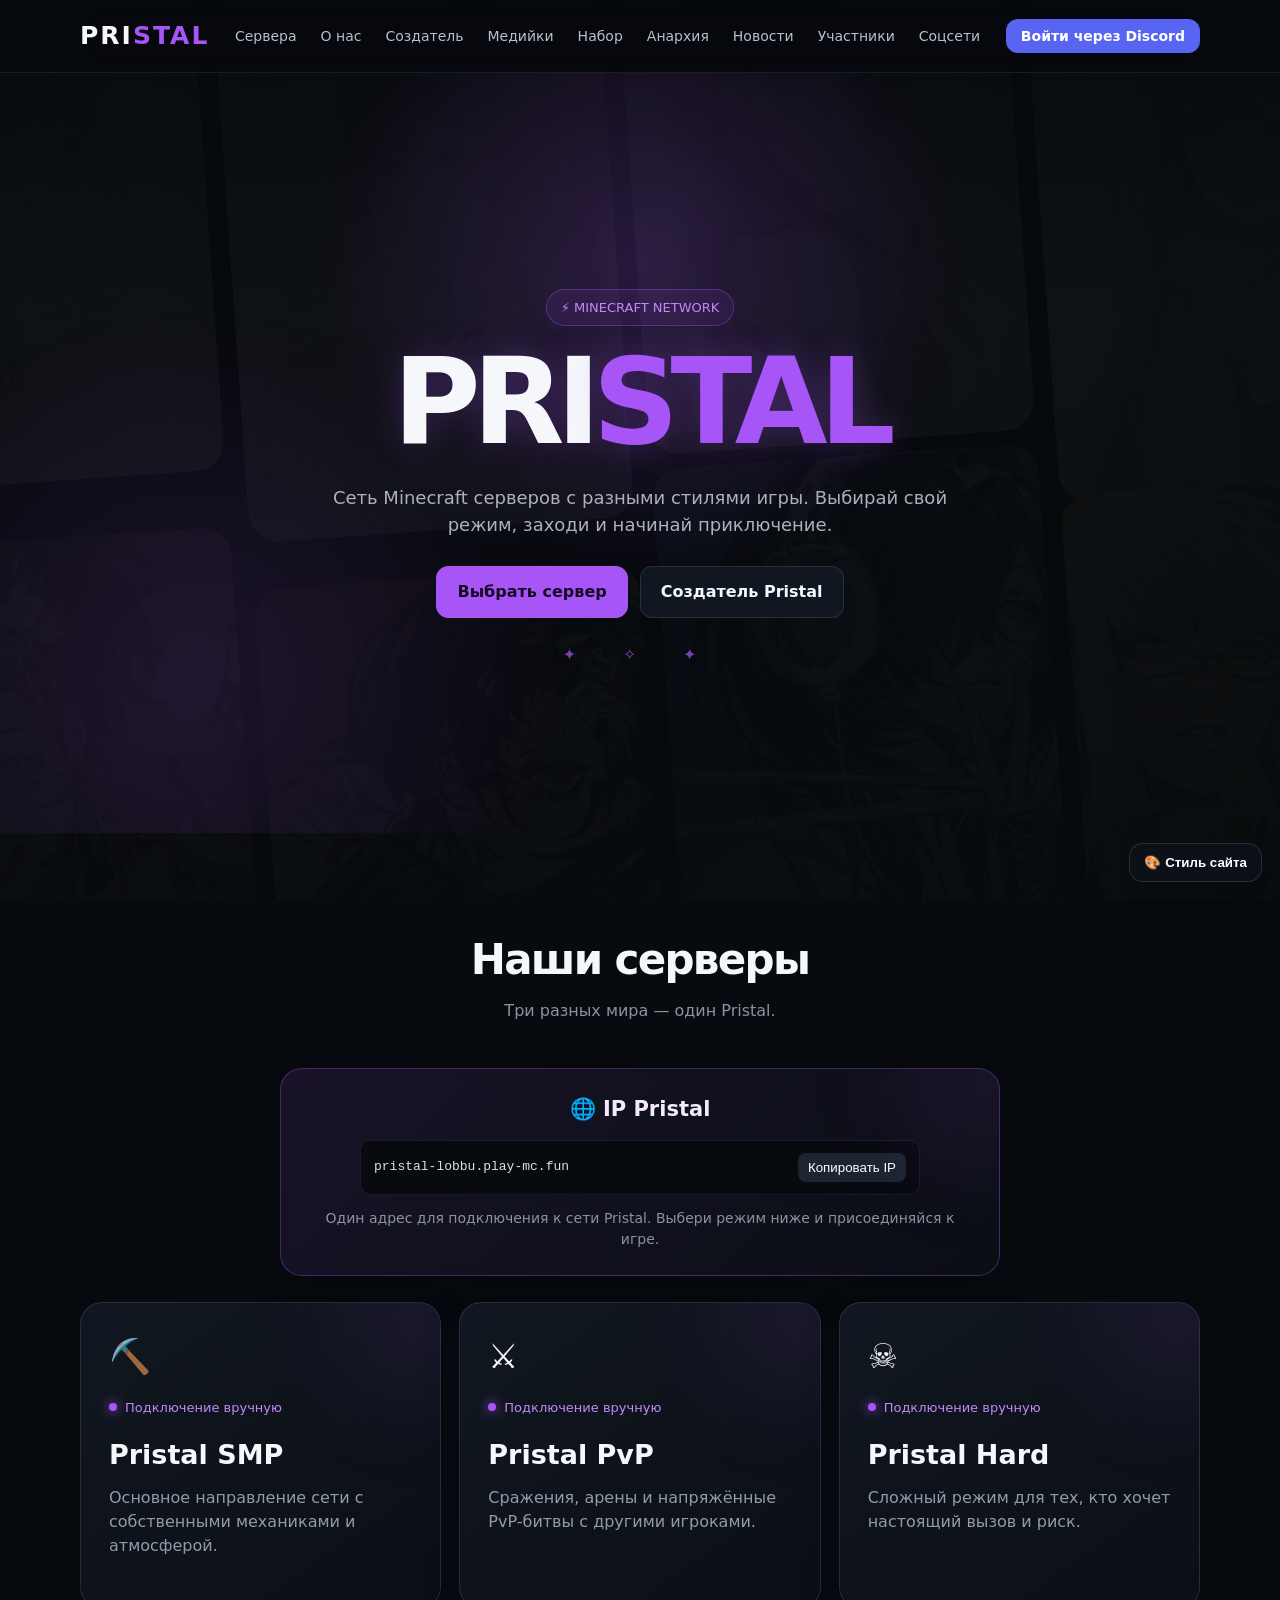
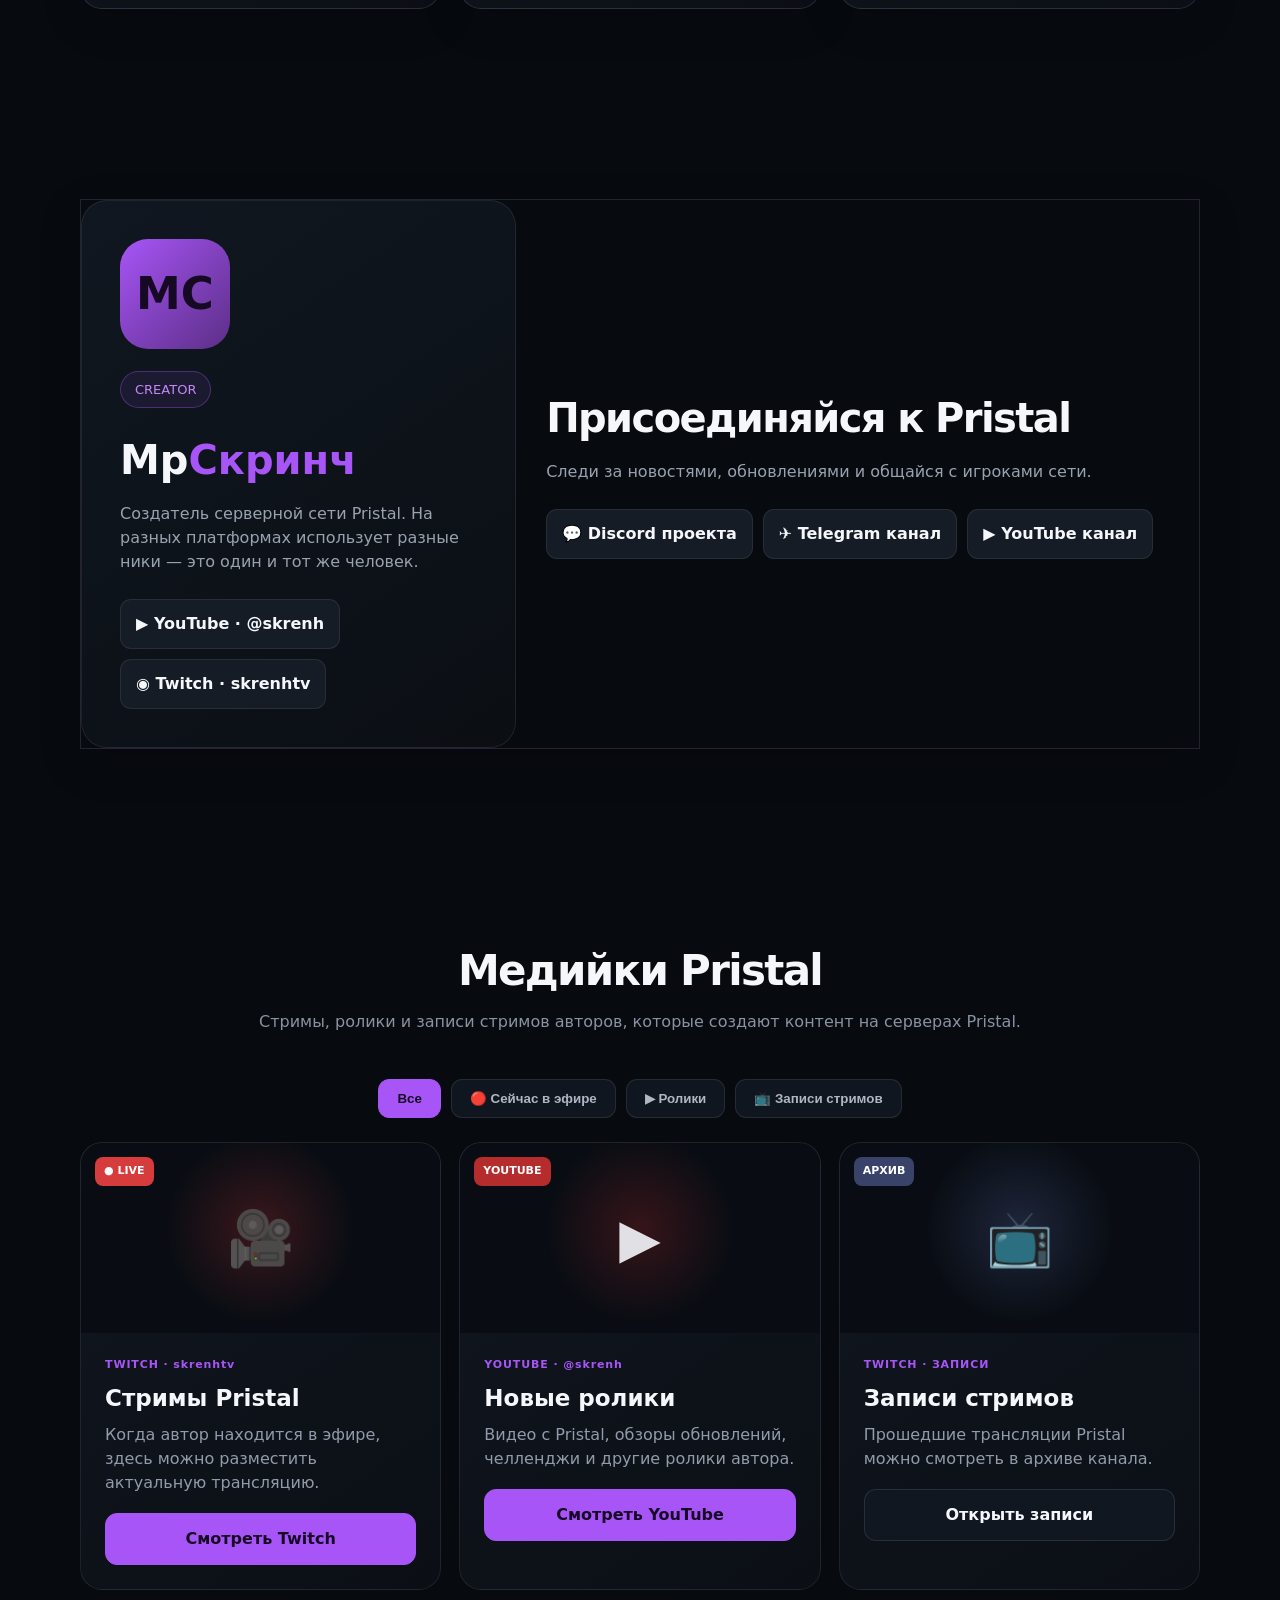
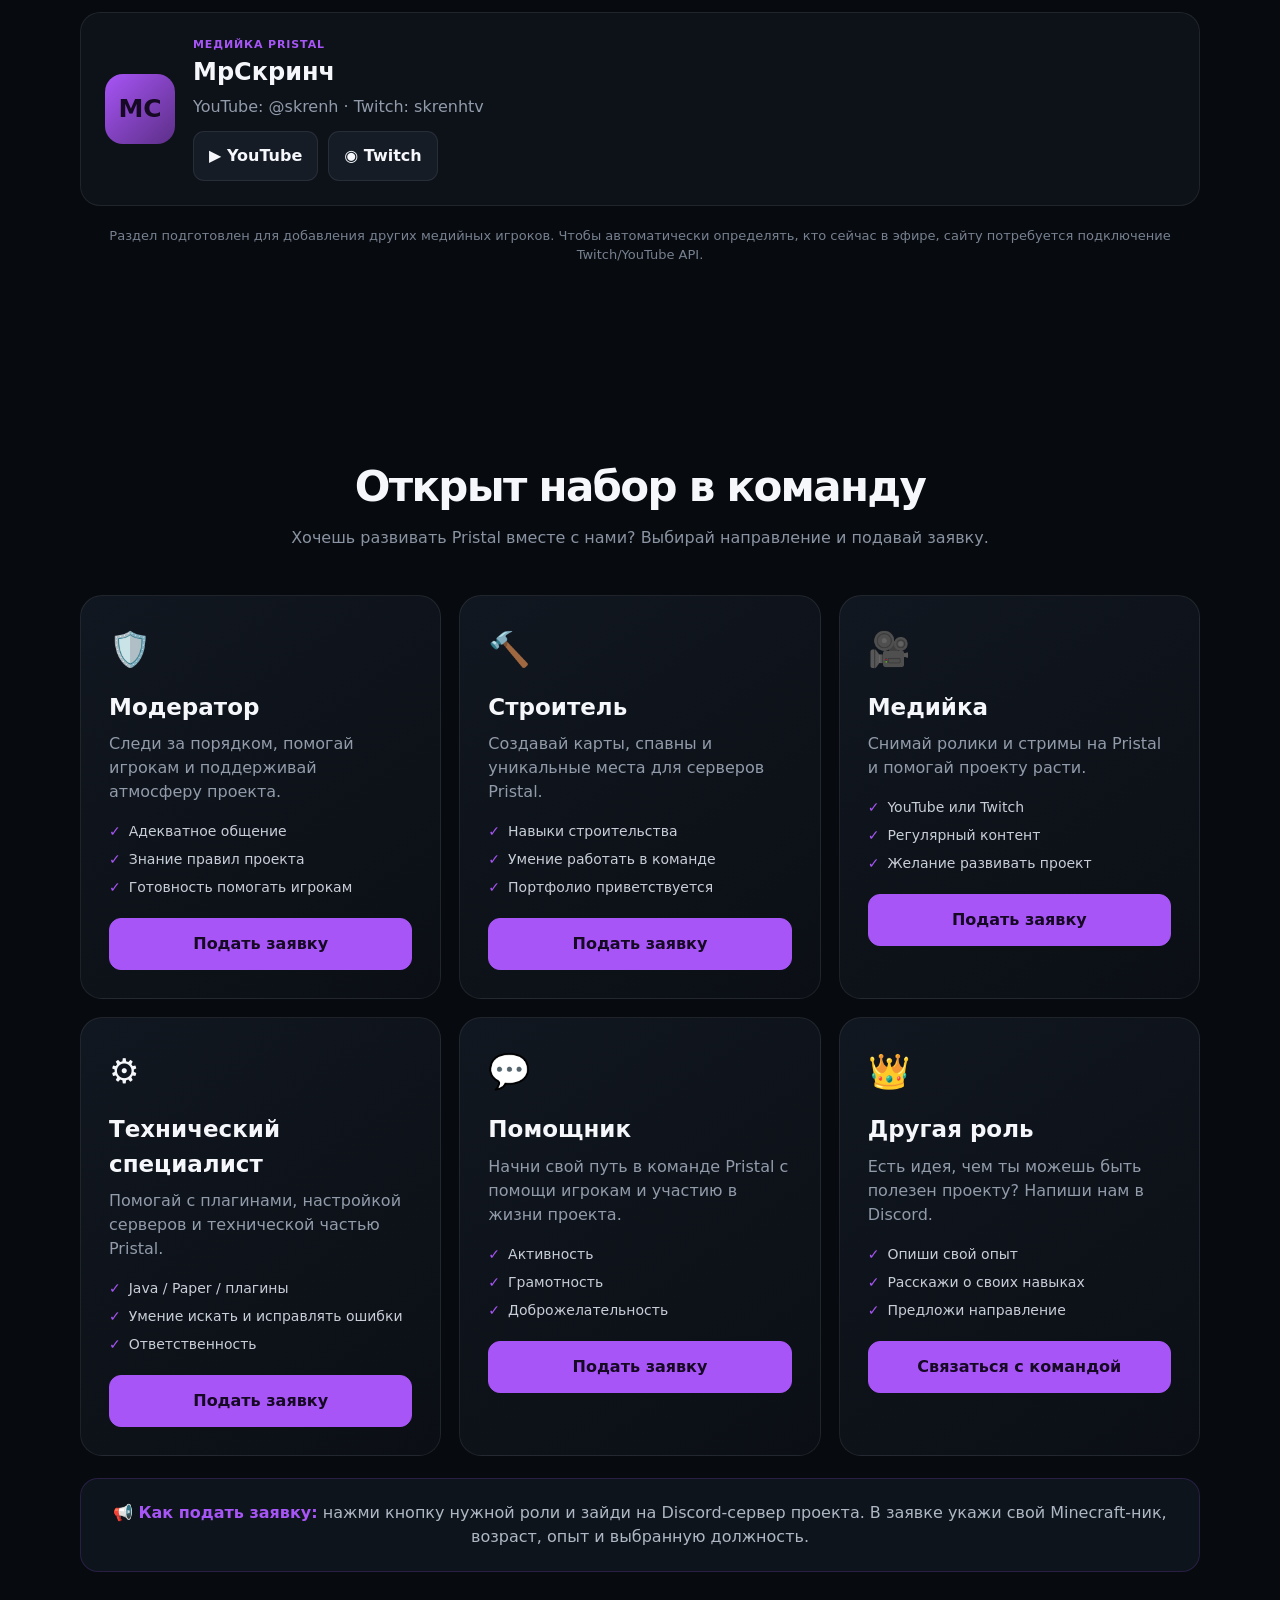
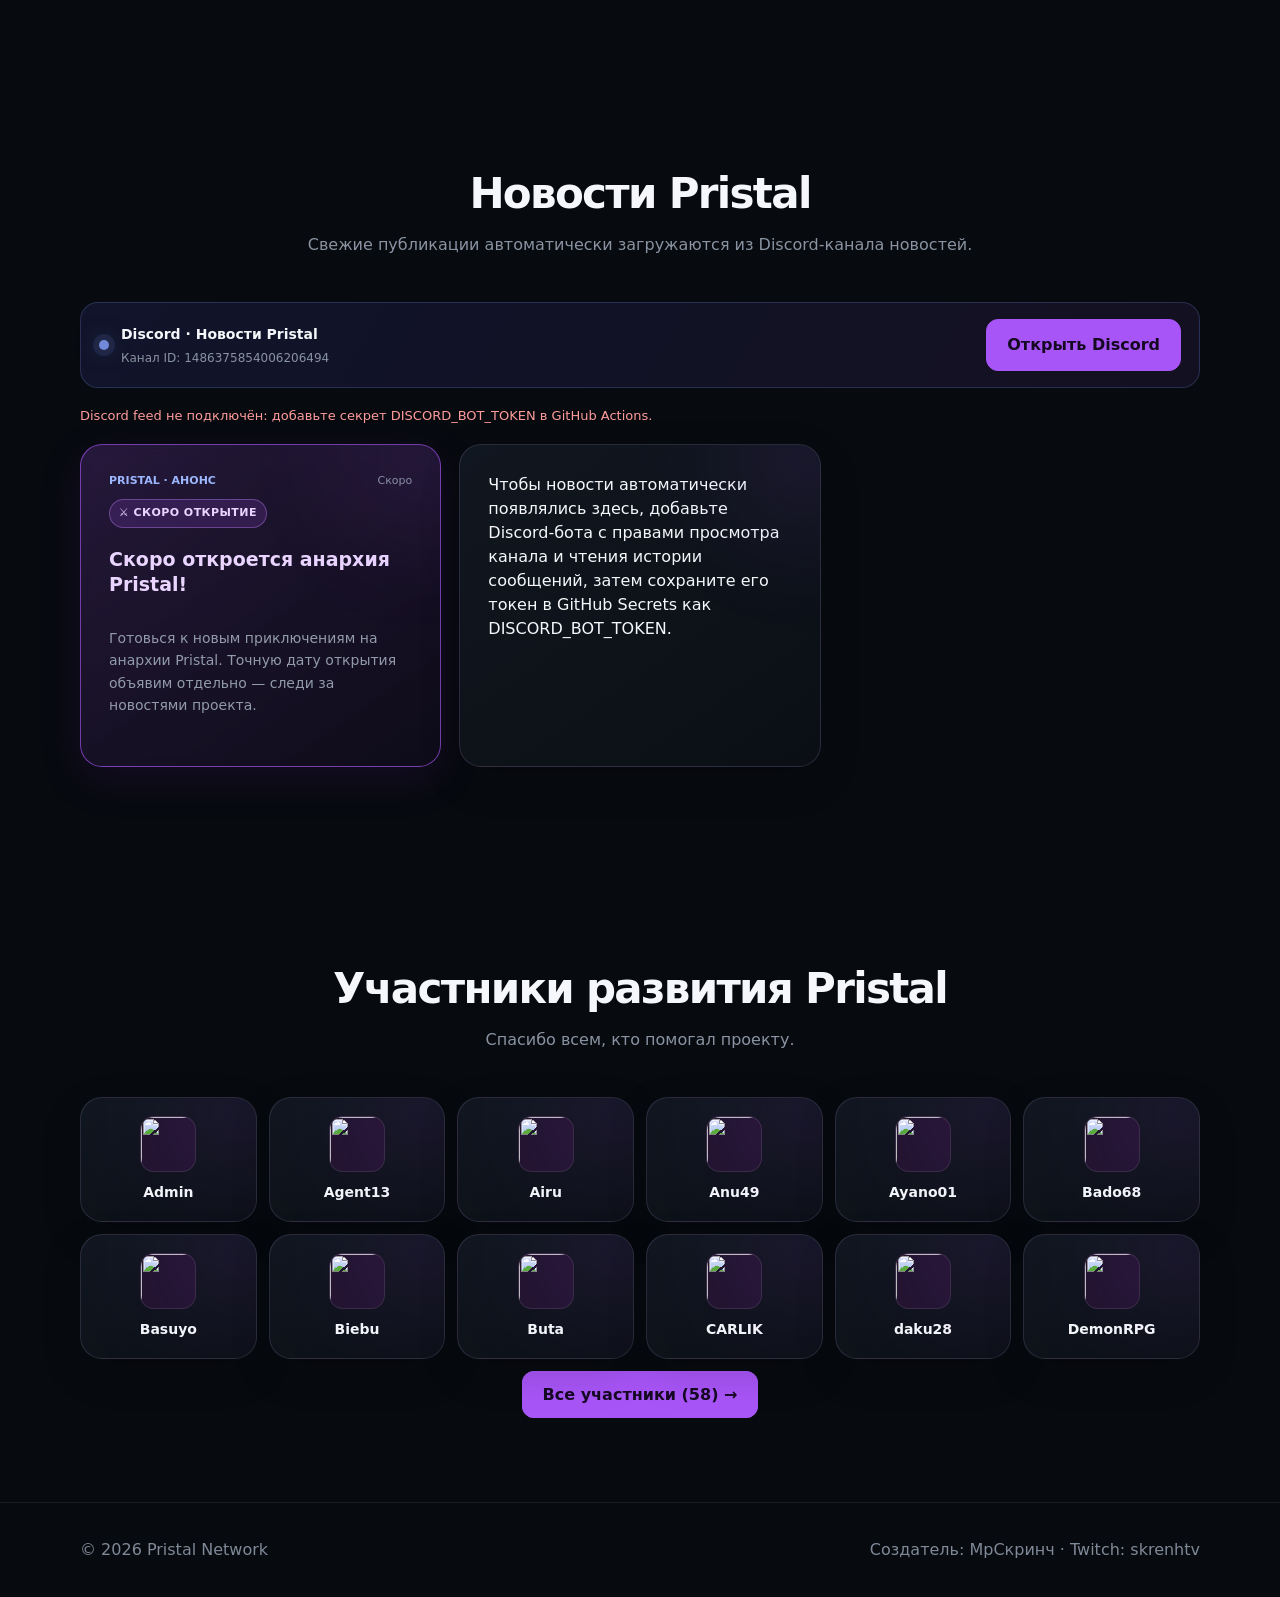
==== commit 600f7756: "Add anarchy testing page to site navigation" ====
--- a/index.html
+++ b/index.html
@@ -307,6 +307,8 @@
 .auth-out:hover{background:#2a3544;color:#fff}
 @media(max-width:800px){.auth{margin-left:auto;margin-right:10px}.auth-chip span{display:none}.discord-login{padding:10px 12px;font-size:13px}}
 </style>
+<script src="config.js"></script>
+<style>[hidden]{display:none!important}</style>
 </head>
 <body>
 <div class="bg-art" aria-hidden="true"><div class="bg-art-grid"><div class="bg-art-card" style="background-image:url('assets/backgrounds/bg1.jpg')"></div>
@@ -328,8 +330,10 @@
         <a href="#creator">Создатель</a>
         <a href="#media">Медийки</a>
         <a href="#recruitment">Набор</a>
+        <a href="anarchy-test.html">Анархия</a>
         <a href="#news">Новости</a>
         <a href="#participants">Участники</a>
+        <a href="profile.html" id="navProfile" hidden>Профиль</a>
         <a href="#contacts">Соцсети</a>
       </div>
       <div class="auth" id="authBox"></div>
@@ -832,9 +836,15 @@
   const say=m=>{if(window.pristalToast)window.pristalToast(m)};
   const load=()=>{try{return JSON.parse(localStorage.getItem(KEY))}catch(e){return null}};
   const save=u=>{try{u?localStorage.setItem(KEY,JSON.stringify(u)):localStorage.removeItem(KEY)}catch(e){}};
-  const avatarUrl=u=>/^[a-z0-9_]+$/i.test(u.avatar||"")
+  const avatarUrl=u=>/^a\d{1,2}$/.test(u.av||"")?"assets/avatars/"+u.av+".webp":/^[a-z0-9_]+$/i.test(u.avatar||"")
     ?"https://cdn.discordapp.com/avatars/"+u.id+"/"+u.avatar+".png?size=64"
     :"https://cdn.discordapp.com/embed/avatars/"+Number((BigInt(u.id)>>22n)%6n)+".png";
+  const logout=()=>{
+    const API=((window.PRISTAL||{}).API||"").replace(/\/+$/,""),s=(()=>{try{return localStorage.getItem("pristalSession")}catch(e){return null}})();
+    if(API&&s)fetch(API+"/api/auth/logout",{method:"POST",headers:{Authorization:"Bearer "+s}}).catch(()=>{});
+    try{localStorage.removeItem("pristalSession")}catch(e){}
+    save(null);
+  };
   const login=()=>{
     if(!CLIENT_ID){say("Вход через Discord ещё не настроен: нужен CLIENT_ID");return}
     const state=crypto.randomUUID?crypto.randomUUID():String(Math.random()).slice(2)+Date.now();
@@ -843,13 +853,13 @@
     location.href="https://discord.com/oauth2/authorize?"+p;
   };
   const render=()=>{
-    const u=load();box.replaceChildren();
+    const u=load();box.replaceChildren();const np=document.getElementById("navProfile");if(np)np.hidden=!(u&&/^\d{5,25}$/.test(u.id));
     if(u&&/^\d{5,25}$/.test(u.id)){
       const chip=document.createElement("div");chip.className="auth-chip";
       const img=new Image();img.alt="";img.src=avatarUrl(u);
       const name=document.createElement("span");name.textContent=u.name||"Игрок";
       const out=document.createElement("button");out.type="button";out.className="auth-out";out.textContent="Выйти";
-      out.addEventListener("click",()=>{save(null);render();say("Вы вышли из аккаунта")});
+      out.addEventListener("click",()=>{logout();render();say("Вы вышли из аккаунта")});
       chip.append(img,name,out);box.append(chip);
     }else{
       const b=document.createElement("button");b.type="button";b.className="discord-login";b.textContent="Войти через Discord";
@@ -865,16 +875,28 @@
     if(q.get("error")){say("Вход через Discord отменён");return}
     if(!expected||q.get("state")!==expected){say("Не удалось подтвердить вход. Попробуйте ещё раз");return}
     try{
+      const API=((window.PRISTAL||{}).API||"").replace(/\/+$/,"");
+      if(API){
+        const r0=await fetch(API+"/api/auth/discord",{method:"POST",headers:{"Content-Type":"application/json"},body:JSON.stringify({access_token:q.get("access_token")})});
+        if(!r0.ok)throw new Error(r0.status);
+        const d0=await r0.json(),p=d0.profile;
+        try{localStorage.setItem("pristalSession",d0.token)}catch(e){}
+        save({id:p.id,name:p.nickname,avatar:p.discordAvatar||"",av:p.avatar||""});
+        render();say("Добро пожаловать, "+p.nickname+"!");return;
+      }
       const r=await fetch("https://discord.com/api/v10/users/@me",{headers:{Authorization:"Bearer "+q.get("access_token")}});
       if(!r.ok)throw new Error(r.status);
       const d=await r.json();
       const name=d.global_name||d.username;
-      save({id:String(d.id),name,avatar:d.avatar||""});
+      let lp=null;try{lp=JSON.parse(localStorage.getItem("pristalLocal"))}catch(e){}
+      if(lp&&lp.id!==String(d.id))lp=null;
+      save({id:String(d.id),name:(lp&&lp.nickname)||name,avatar:d.avatar||"",av:(lp&&lp.av)||""});
       render();say("Добро пожаловать, "+name+"!");
     }catch(e){say("Не удалось войти через Discord")}
   };
-  render();finish();
+  render();finish();if(new URLSearchParams(location.search).get("login")==="1"&&!load())login();
 })();
 </script>
+<script>try{localStorage.setItem('pristalSeen:index','1')}catch(e){}</script>
 </body>
 </html>
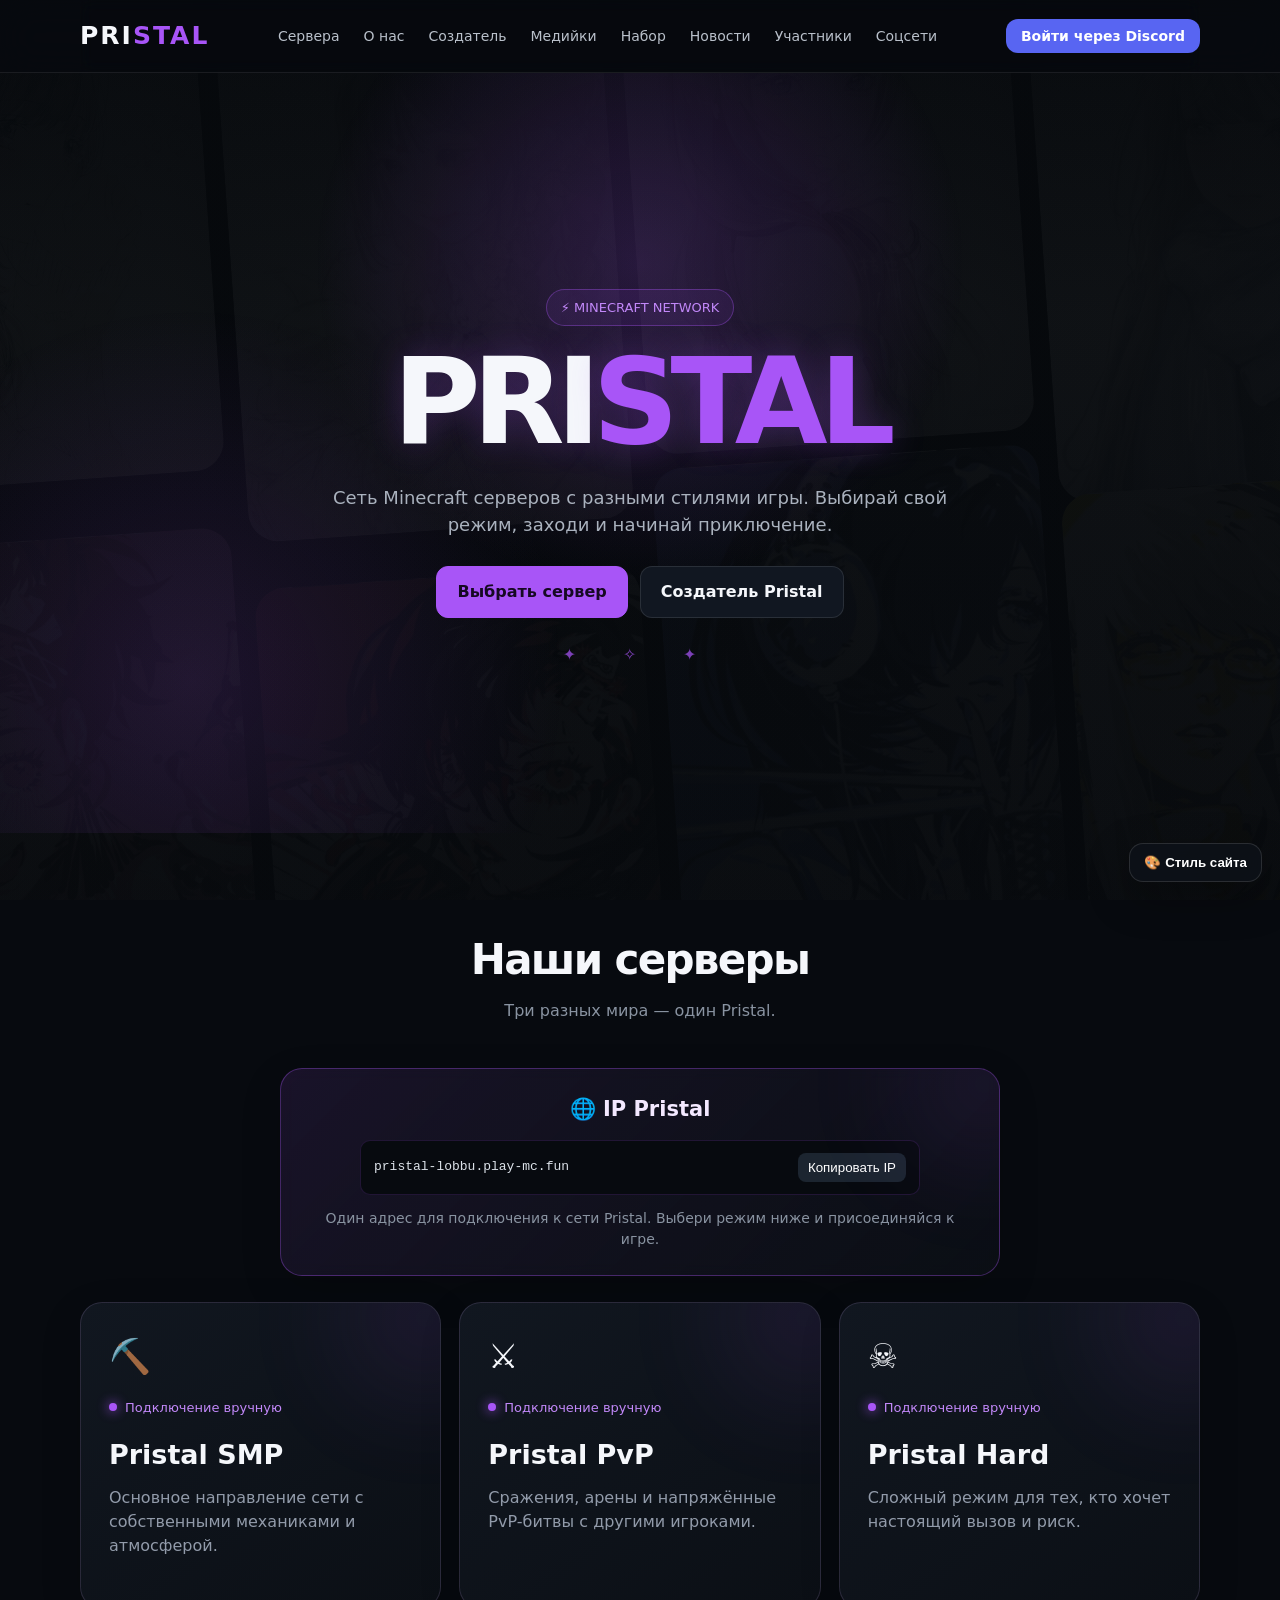
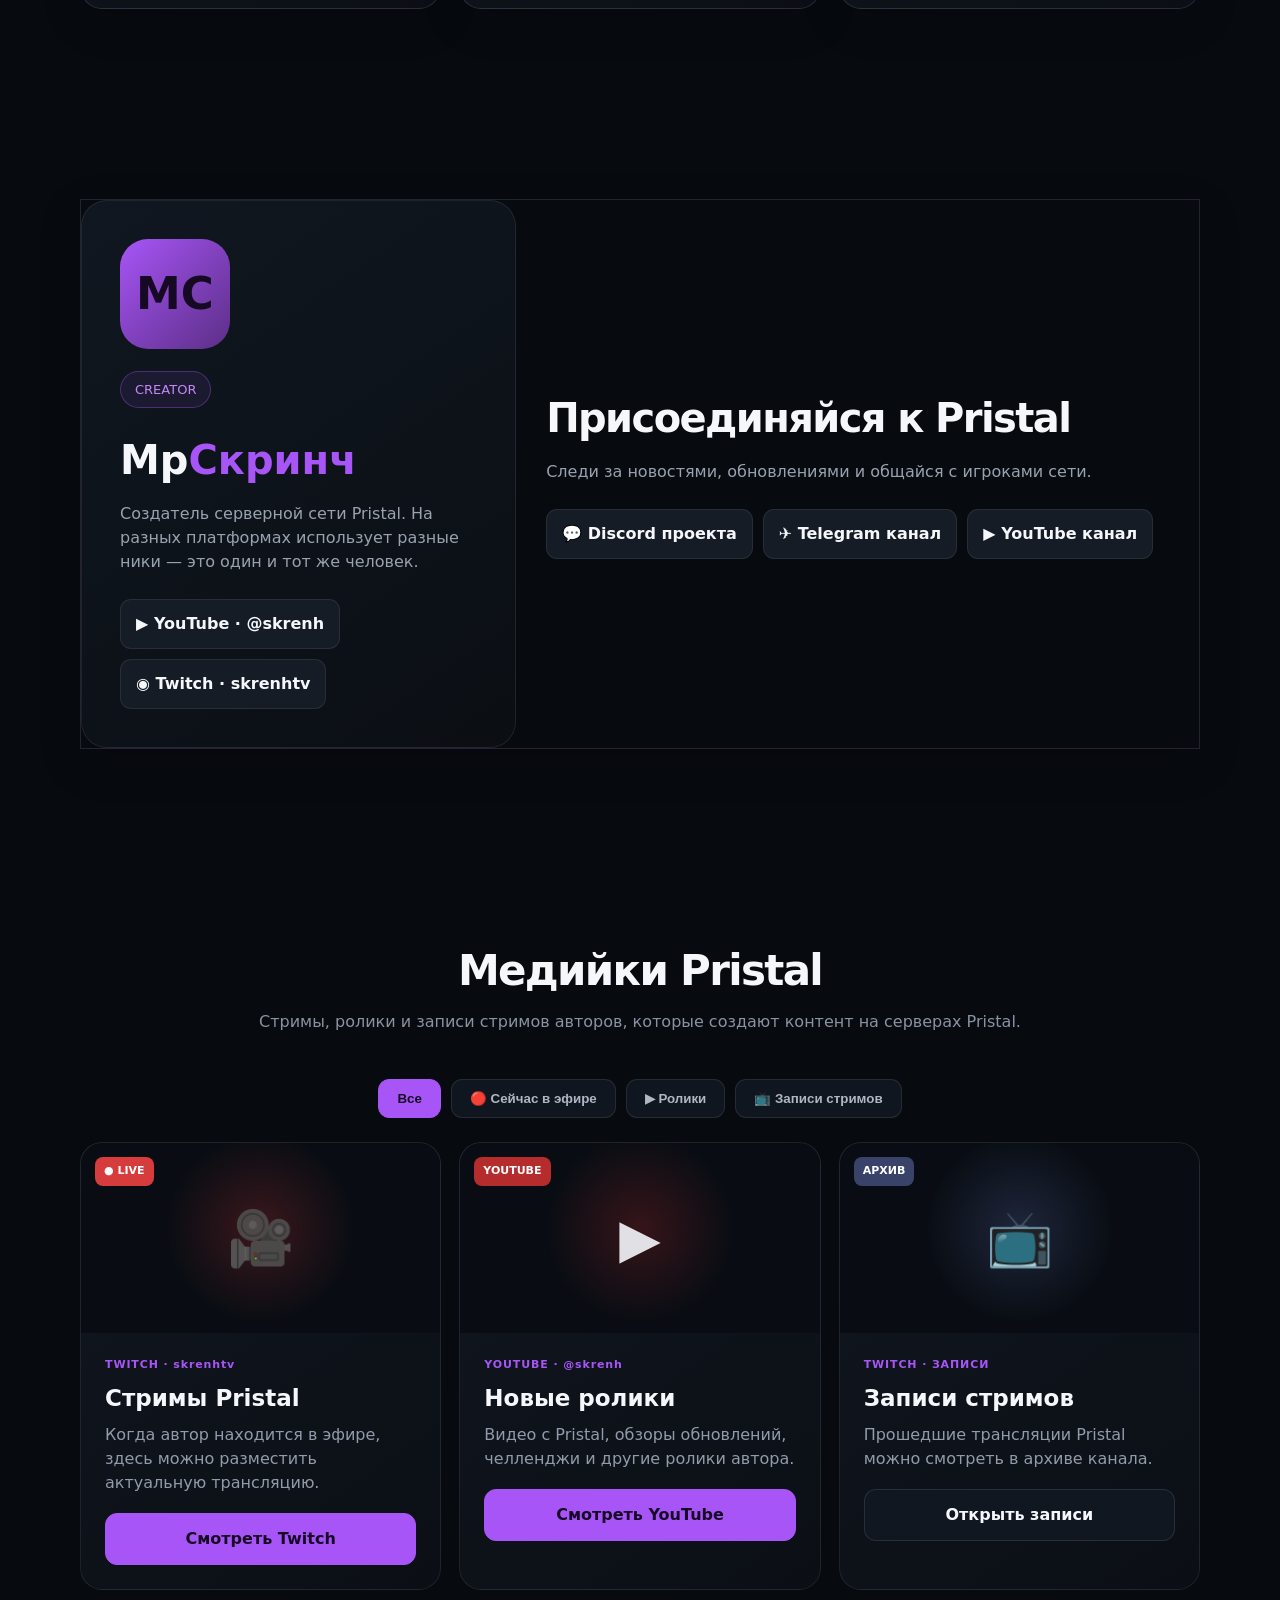
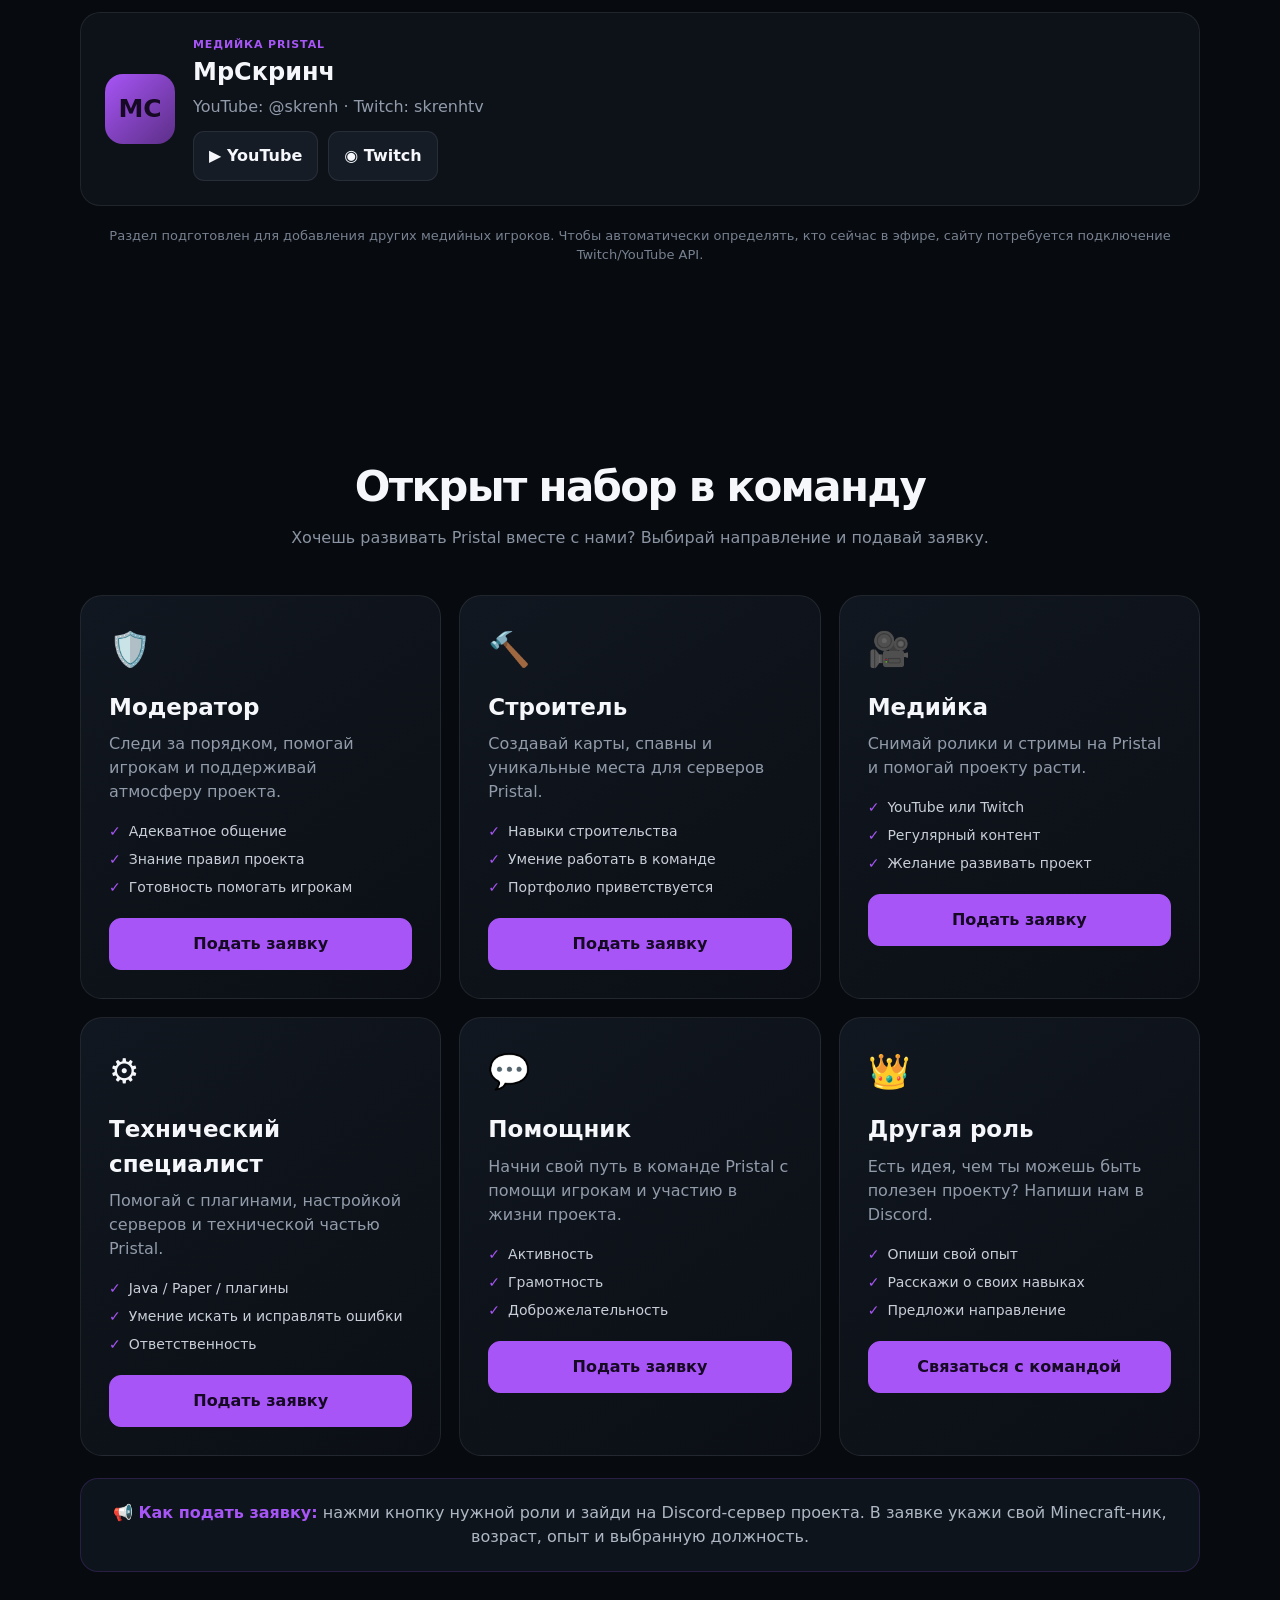
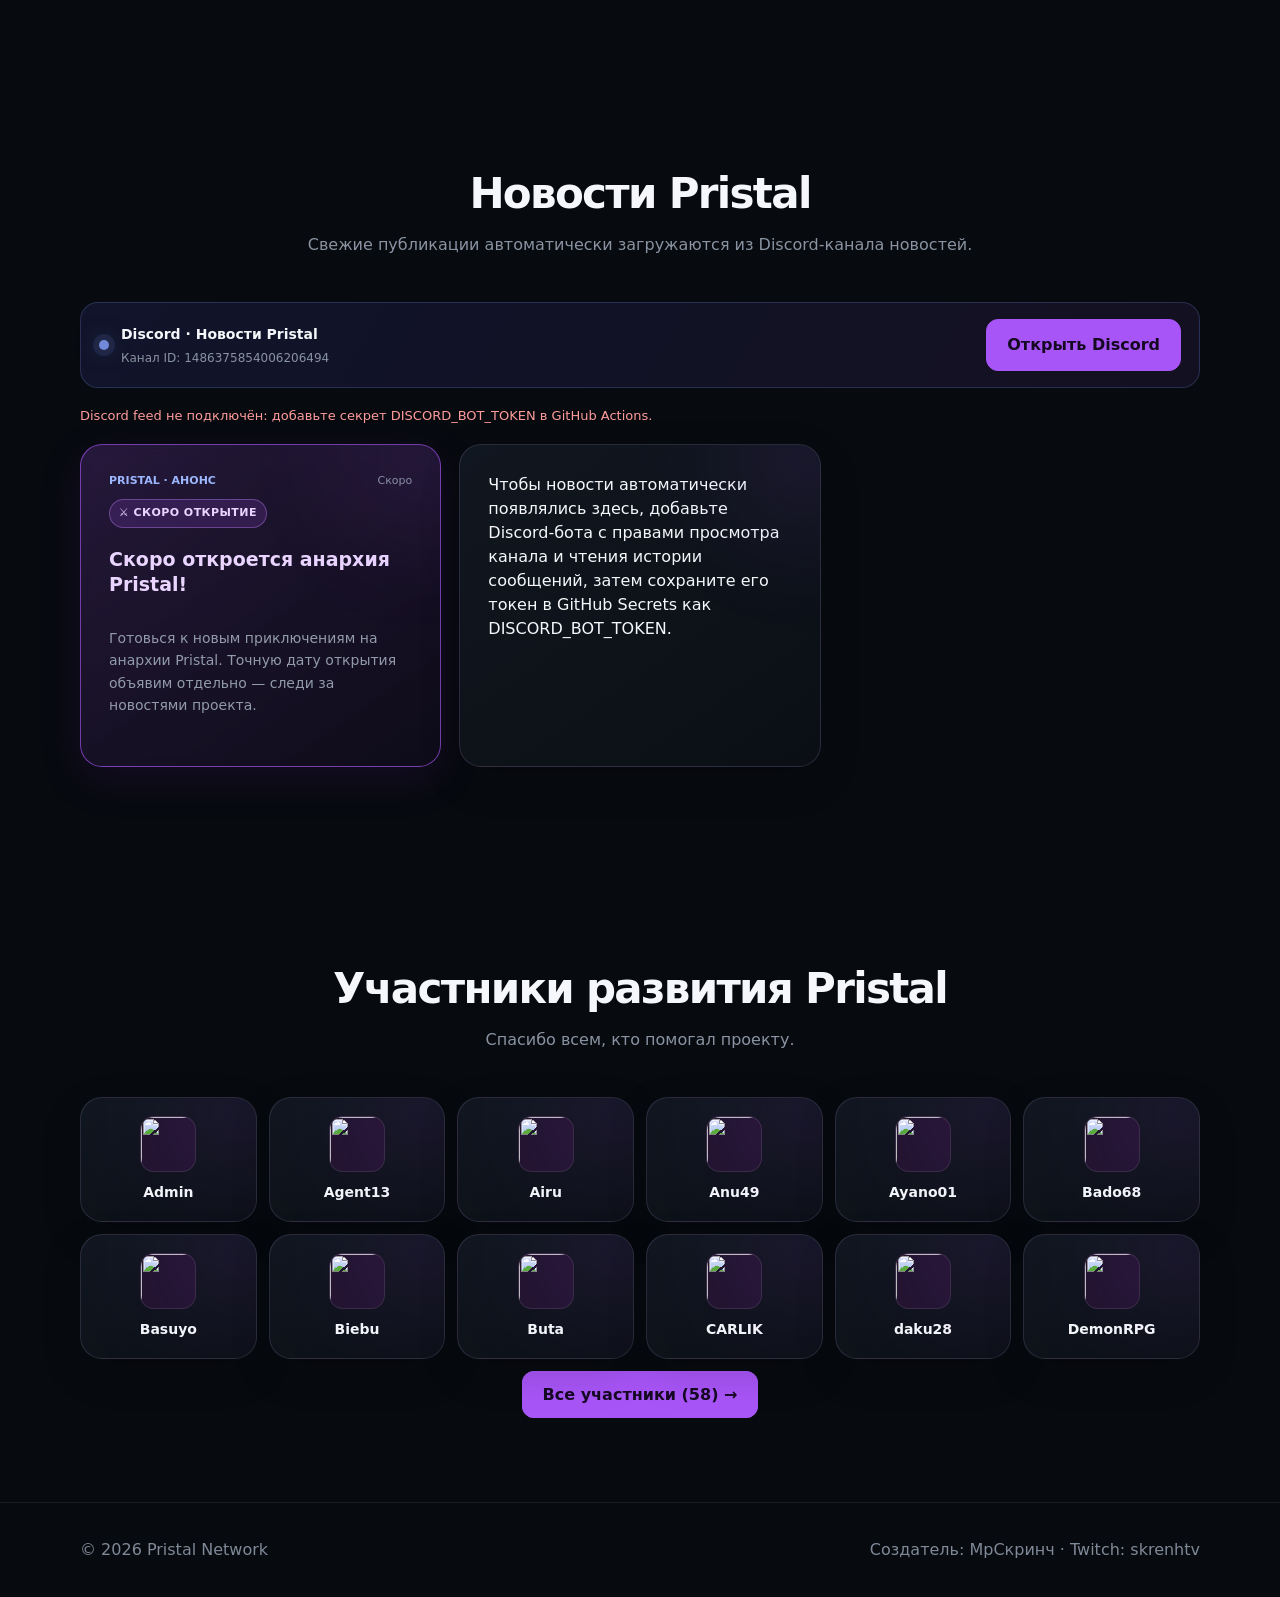
==== commit c17c9b9b: "Revert anarchy testing setup changes" ====
--- a/index.html
+++ b/index.html
@@ -330,7 +330,6 @@
         <a href="#creator">Создатель</a>
         <a href="#media">Медийки</a>
         <a href="#recruitment">Набор</a>
-        <a href="anarchy-test.html">Анархия</a>
         <a href="#news">Новости</a>
         <a href="#participants">Участники</a>
         <a href="profile.html" id="navProfile" hidden>Профиль</a>
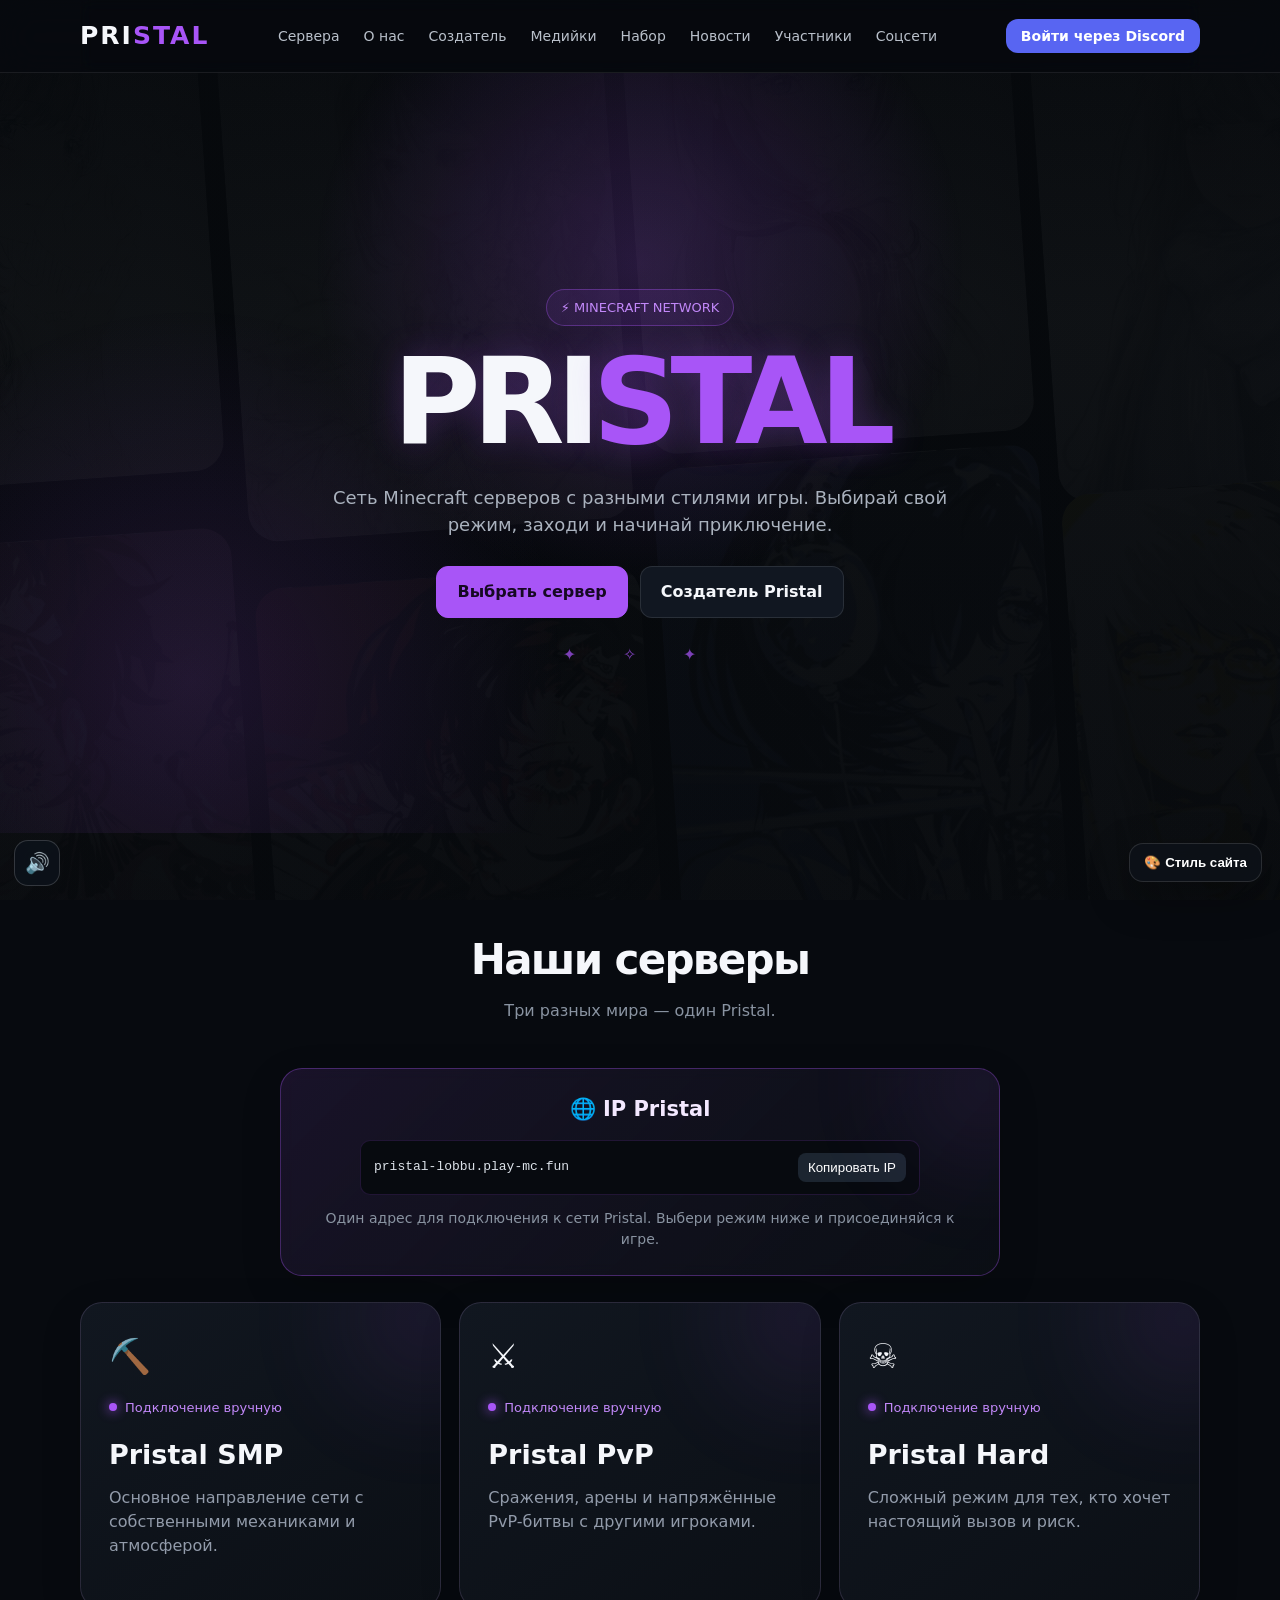
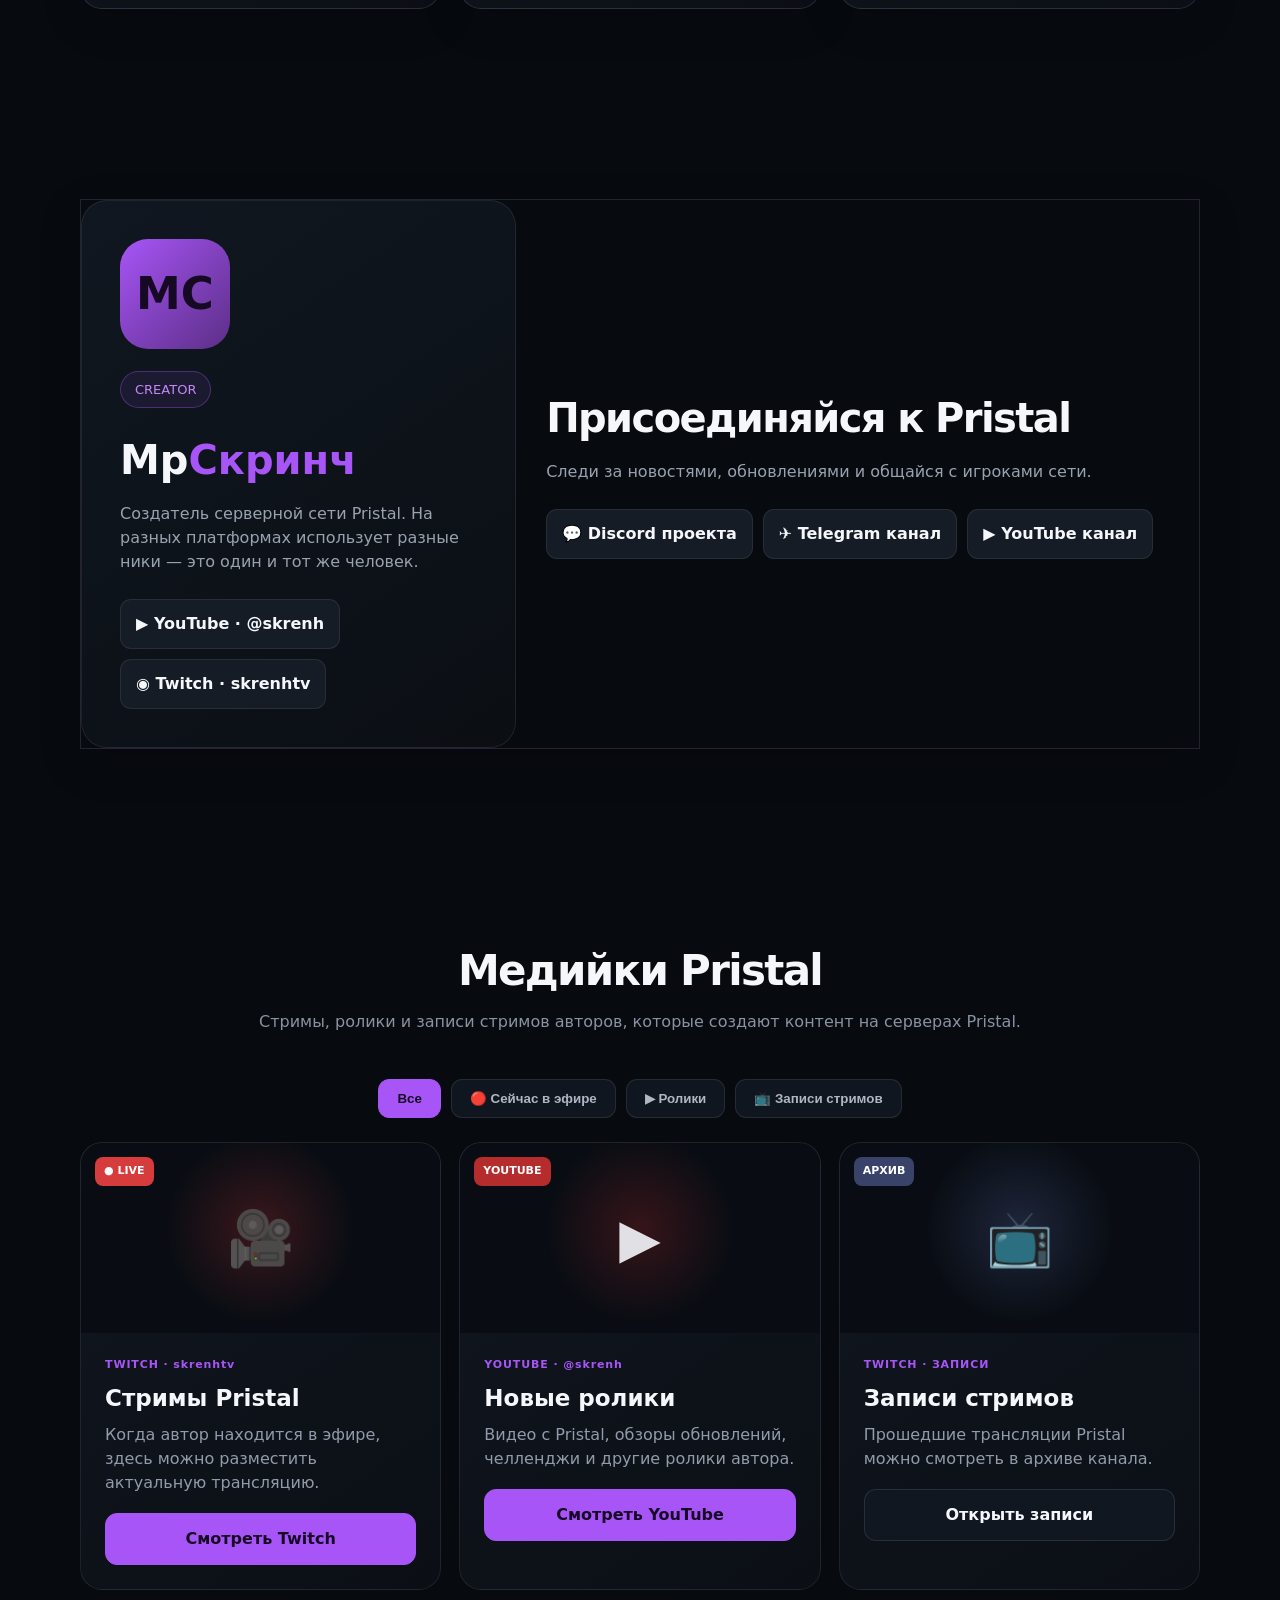
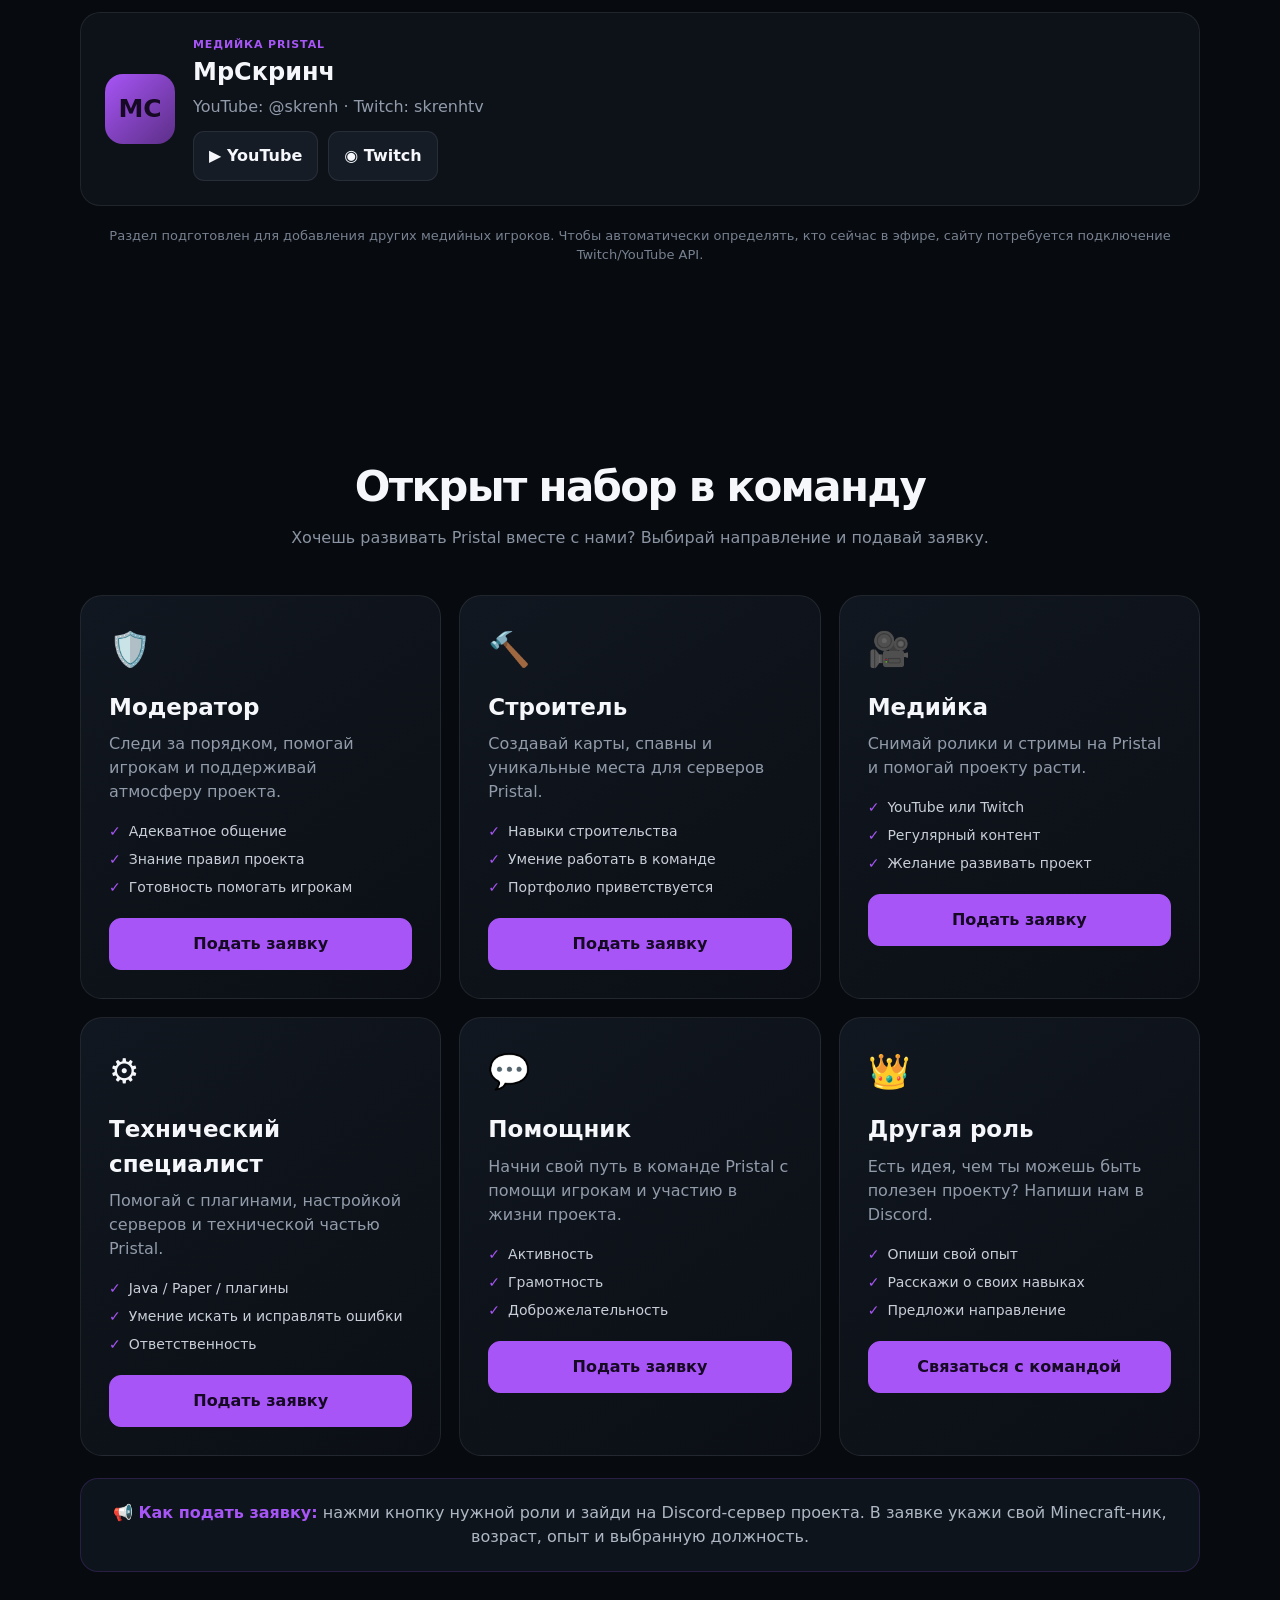
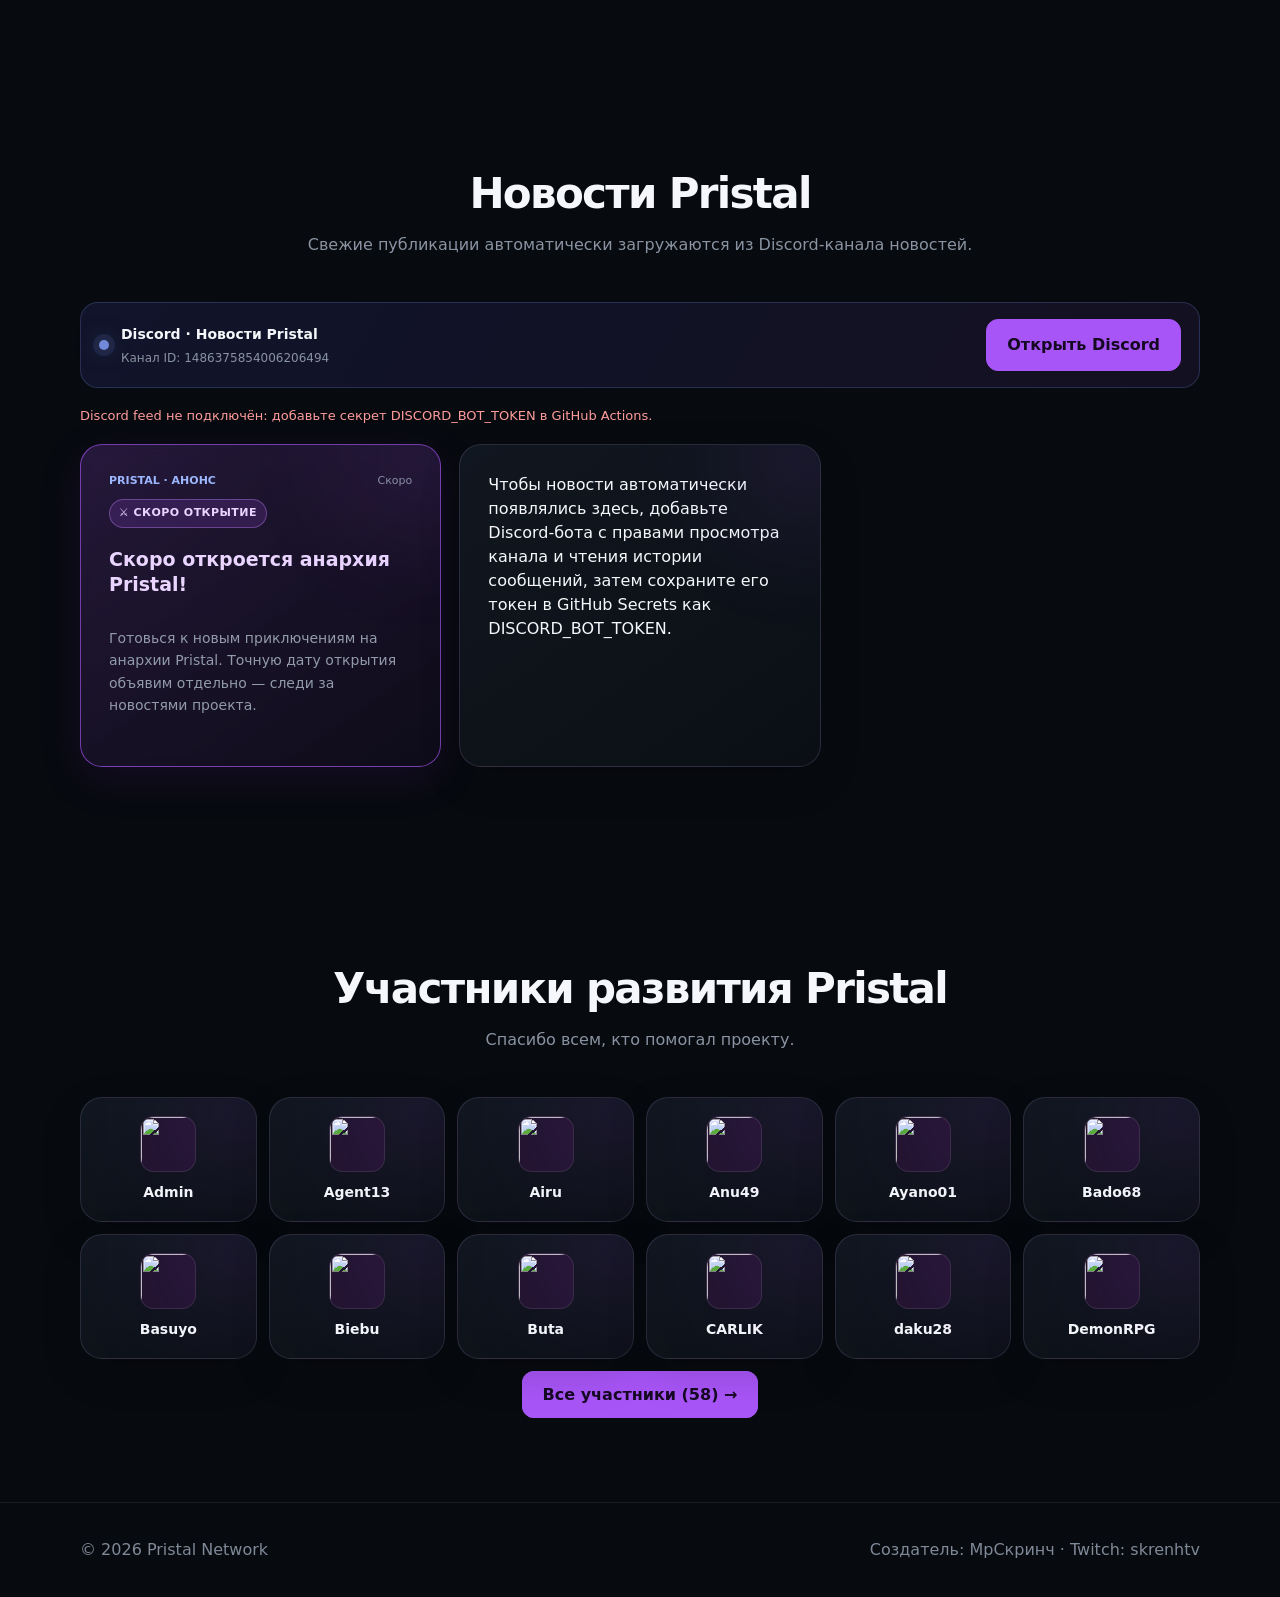
==== commit a0b6987b: "Add files via upload" ====
--- a/index.html
+++ b/index.html
@@ -306,6 +306,7 @@
 .auth-out{border:0;border-radius:9px;padding:7px 10px;background:#1c2530;color:#c8ced7;font-family:inherit;font-size:12px;cursor:pointer}
 .auth-out:hover{background:#2a3544;color:#fff}
 @media(max-width:800px){.auth{margin-left:auto;margin-right:10px}.auth-chip span{display:none}.discord-login{padding:10px 12px;font-size:13px}}
+@media(max-width:560px){.discord-login .lg{display:none}}
 </style>
 <script src="config.js"></script>
 <style>[hidden]{display:none!important}</style>
@@ -861,7 +862,7 @@
       out.addEventListener("click",()=>{logout();render();say("Вы вышли из аккаунта")});
       chip.append(img,name,out);box.append(chip);
     }else{
-      const b=document.createElement("button");b.type="button";b.className="discord-login";b.textContent="Войти через Discord";
+      const b=document.createElement("button");b.type="button";b.className="discord-login";b.append("Войти");const lg=document.createElement("span");lg.className="lg";lg.textContent=" через Discord";b.append(lg);
       b.addEventListener("click",login);box.append(b);
     }
   };
@@ -897,5 +898,6 @@
 })();
 </script>
 <script>try{localStorage.setItem('pristalSeen:index','1')}catch(e){}</script>
+<script src="audio.js" data-track="home" defer></script>
 </body>
 </html>
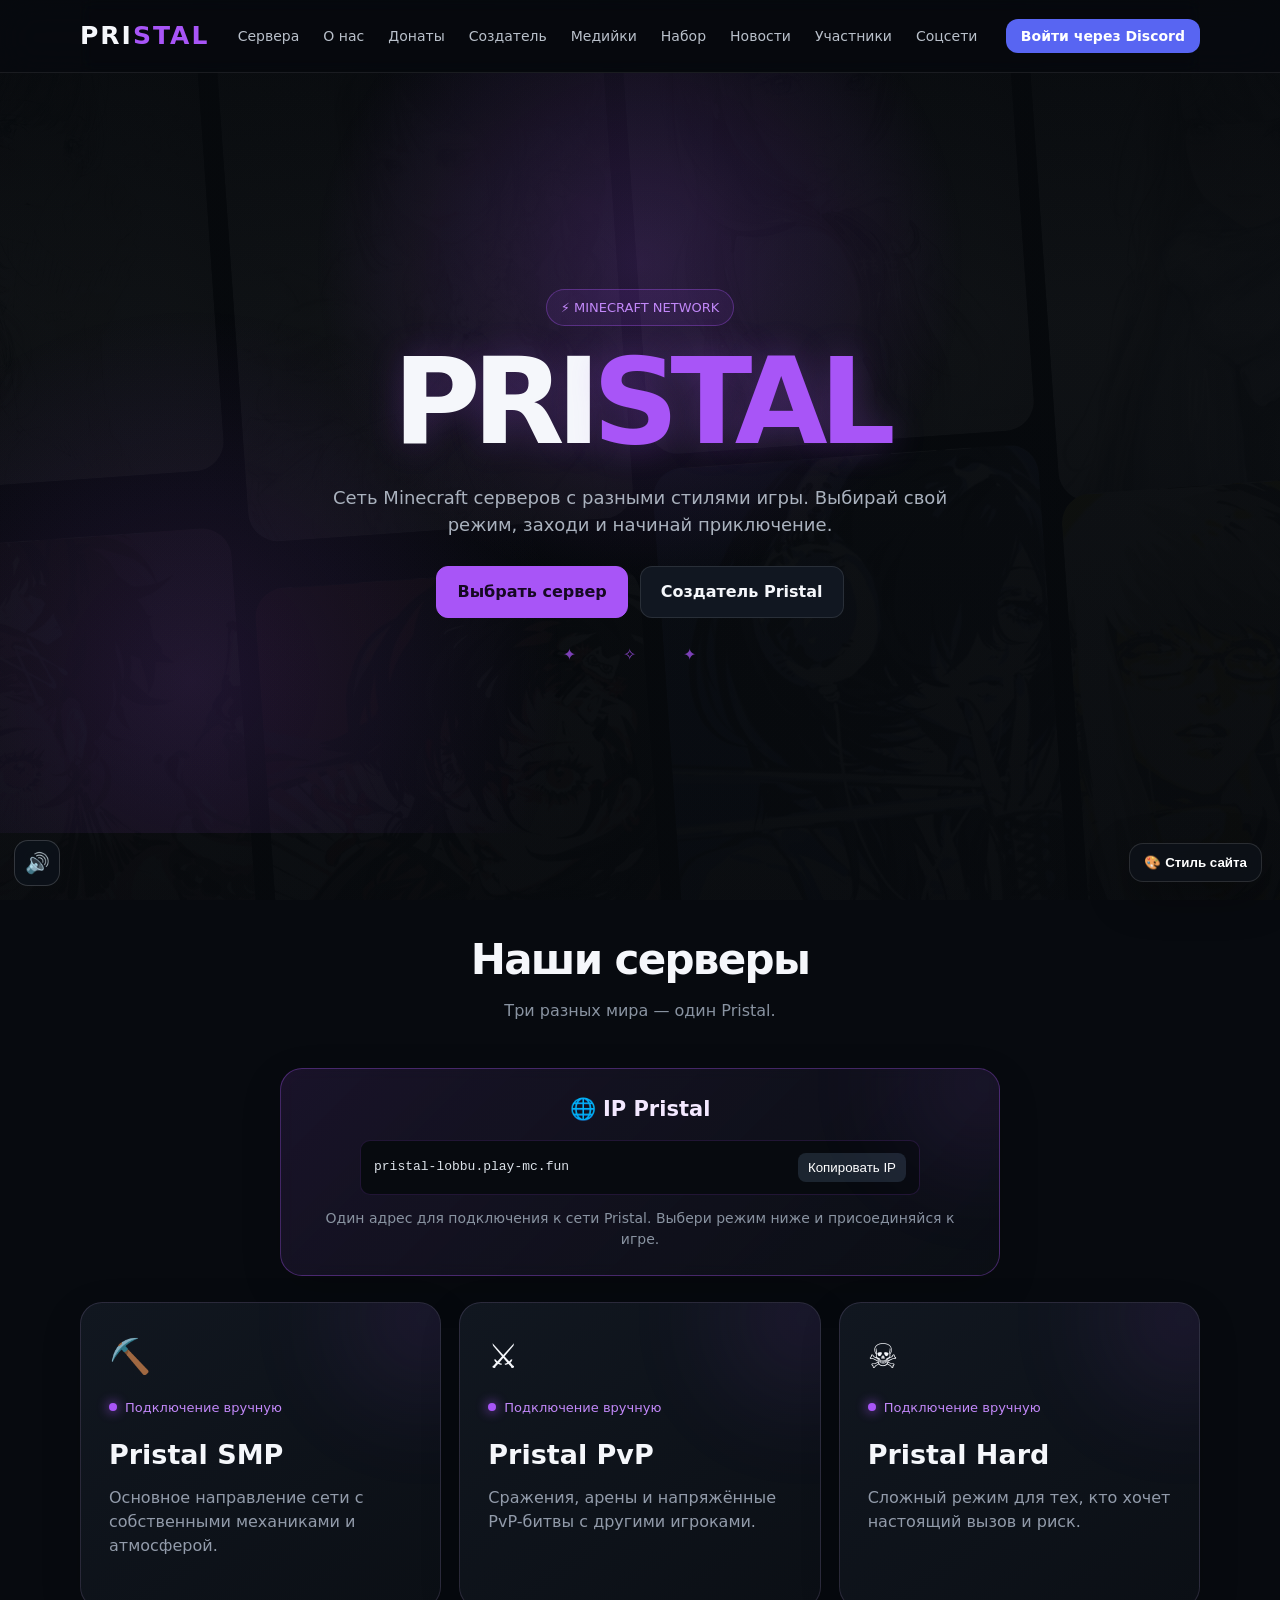
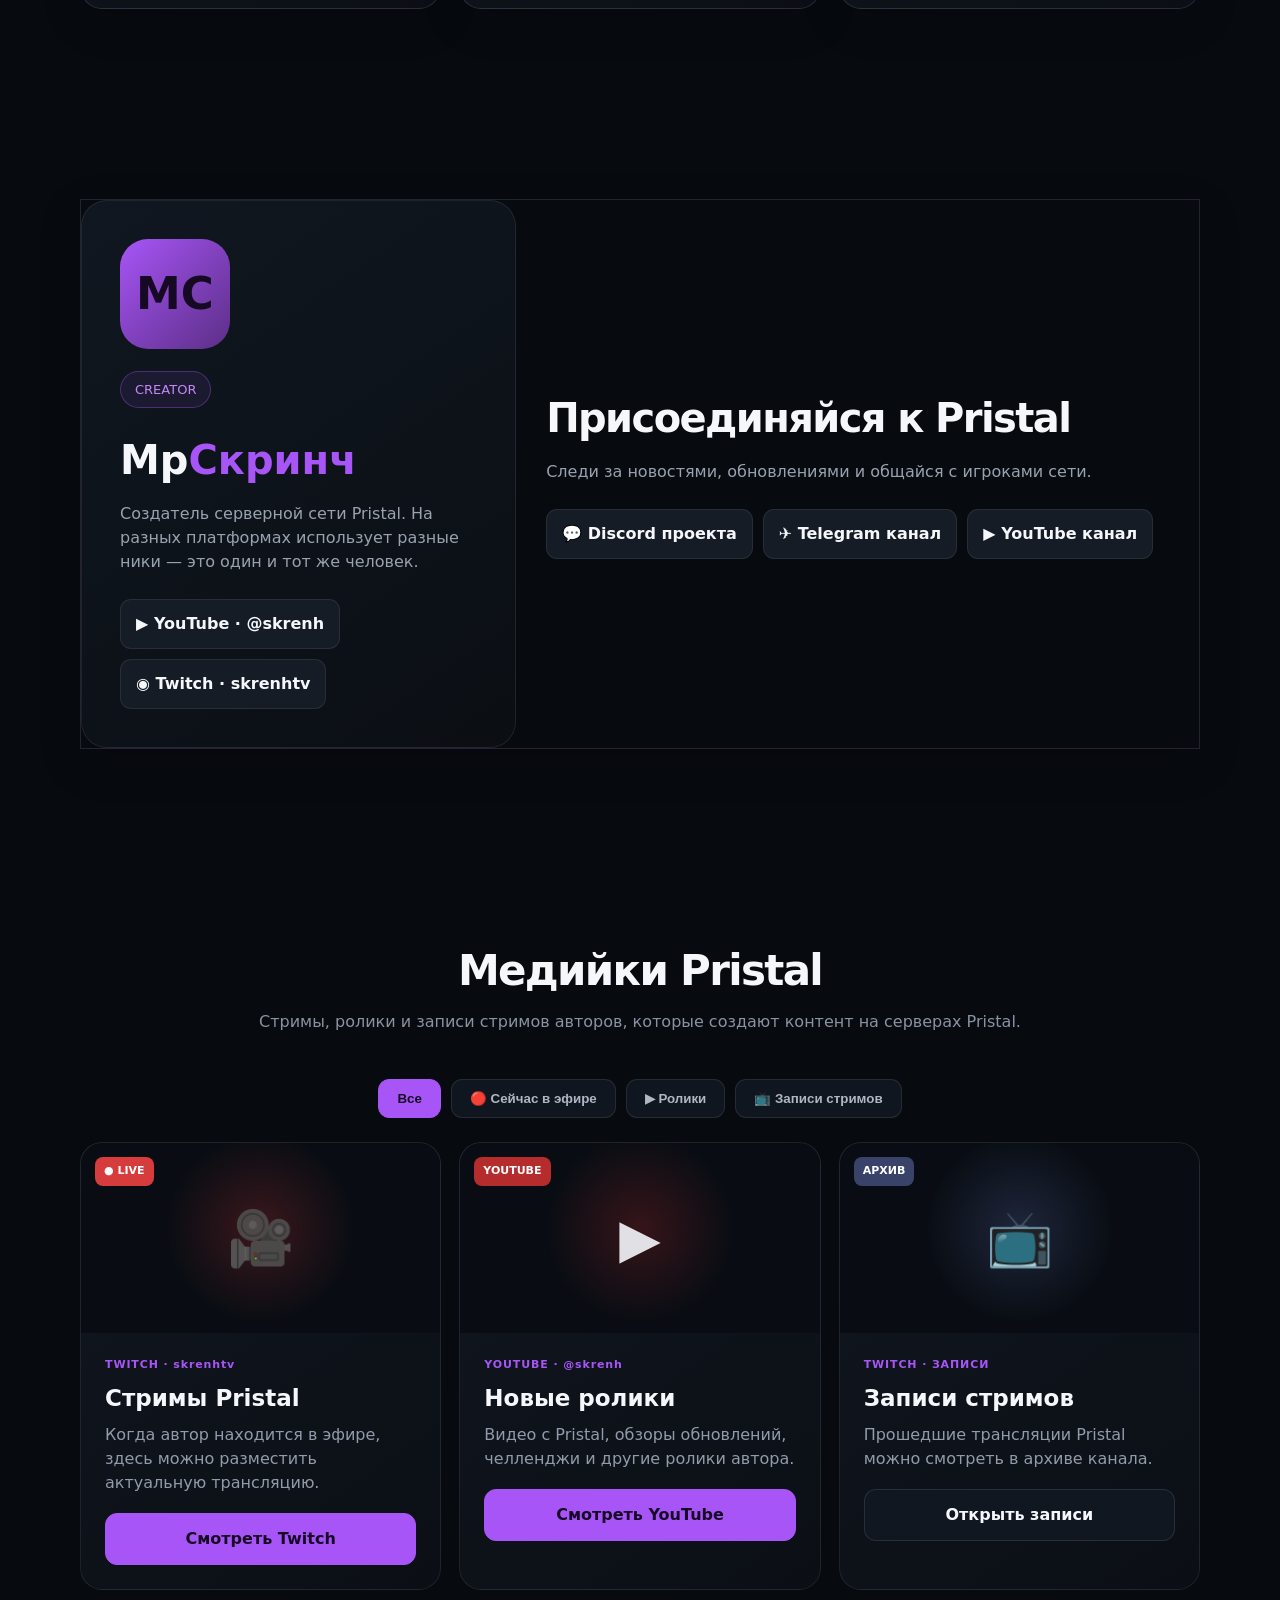
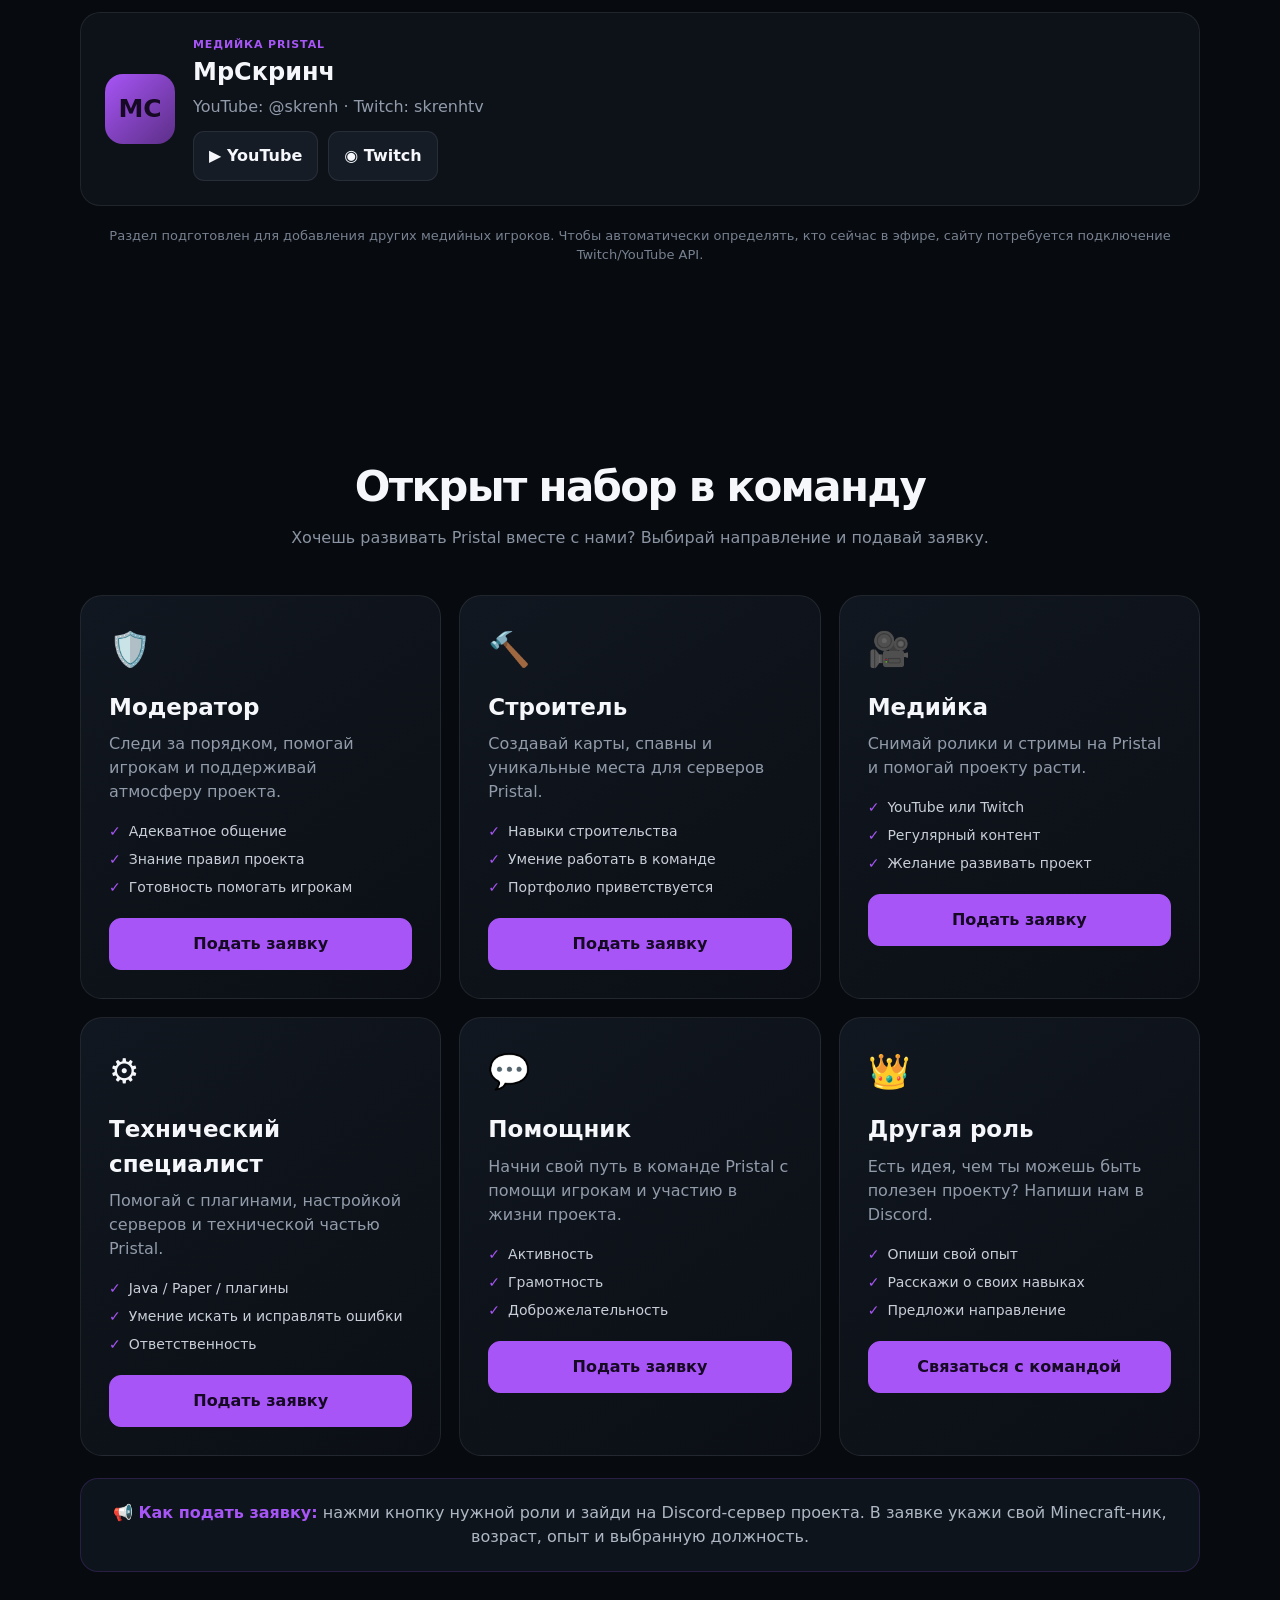
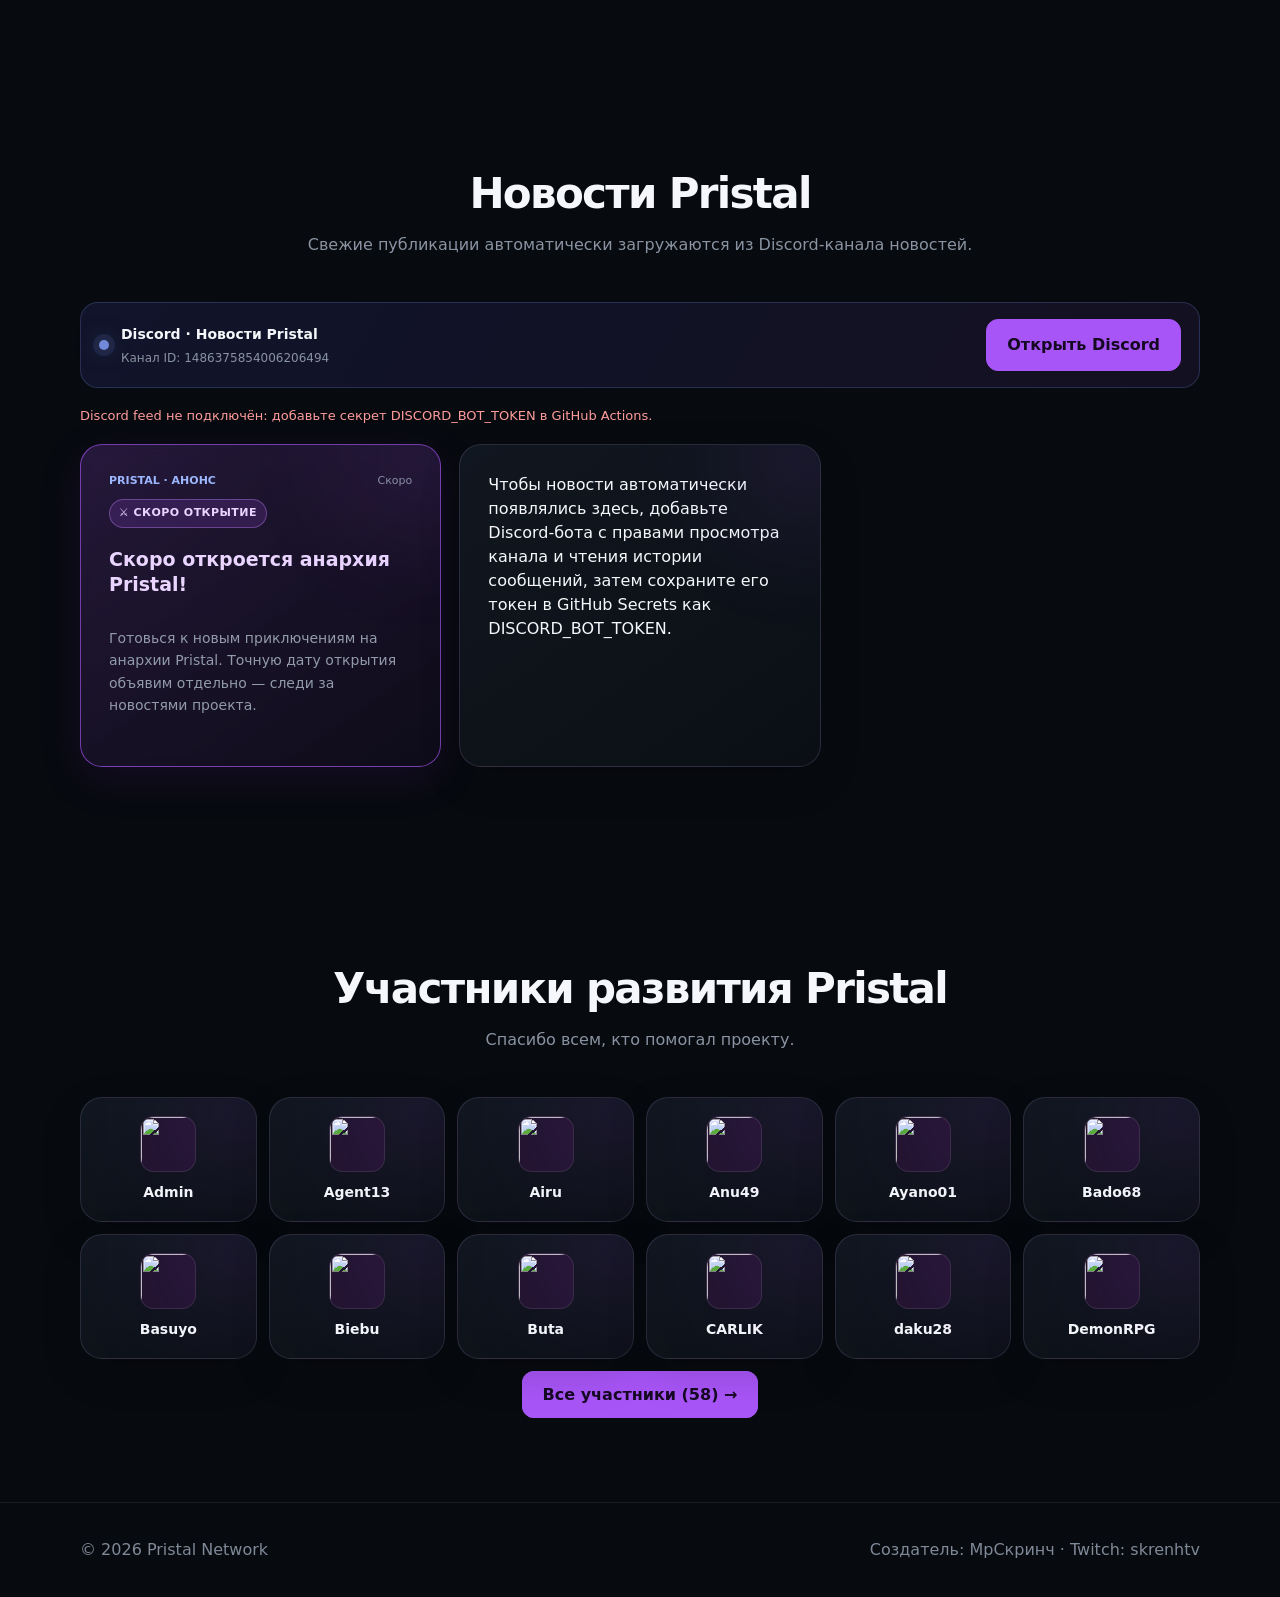
==== commit 3a374274: "Add files via upload" ====
--- a/index.html
+++ b/index.html
@@ -307,6 +307,7 @@
 .auth-out:hover{background:#2a3544;color:#fff}
 @media(max-width:800px){.auth{margin-left:auto;margin-right:10px}.auth-chip span{display:none}.discord-login{padding:10px 12px;font-size:13px}}
 @media(max-width:560px){.discord-login .lg{display:none}}
+@media(max-width:360px){.auth-out{padding:6px 7px;font-size:11px}.auth-chip{gap:6px}}
 </style>
 <script src="config.js"></script>
 <style>[hidden]{display:none!important}</style>
@@ -328,6 +329,7 @@
       <div class="navlinks">
         <a href="#servers">Сервера</a>
         <a href="about.html">О нас</a>
+        <a href="donate.html">Донаты</a>
         <a href="#creator">Создатель</a>
         <a href="#media">Медийки</a>
         <a href="#recruitment">Набор</a>
